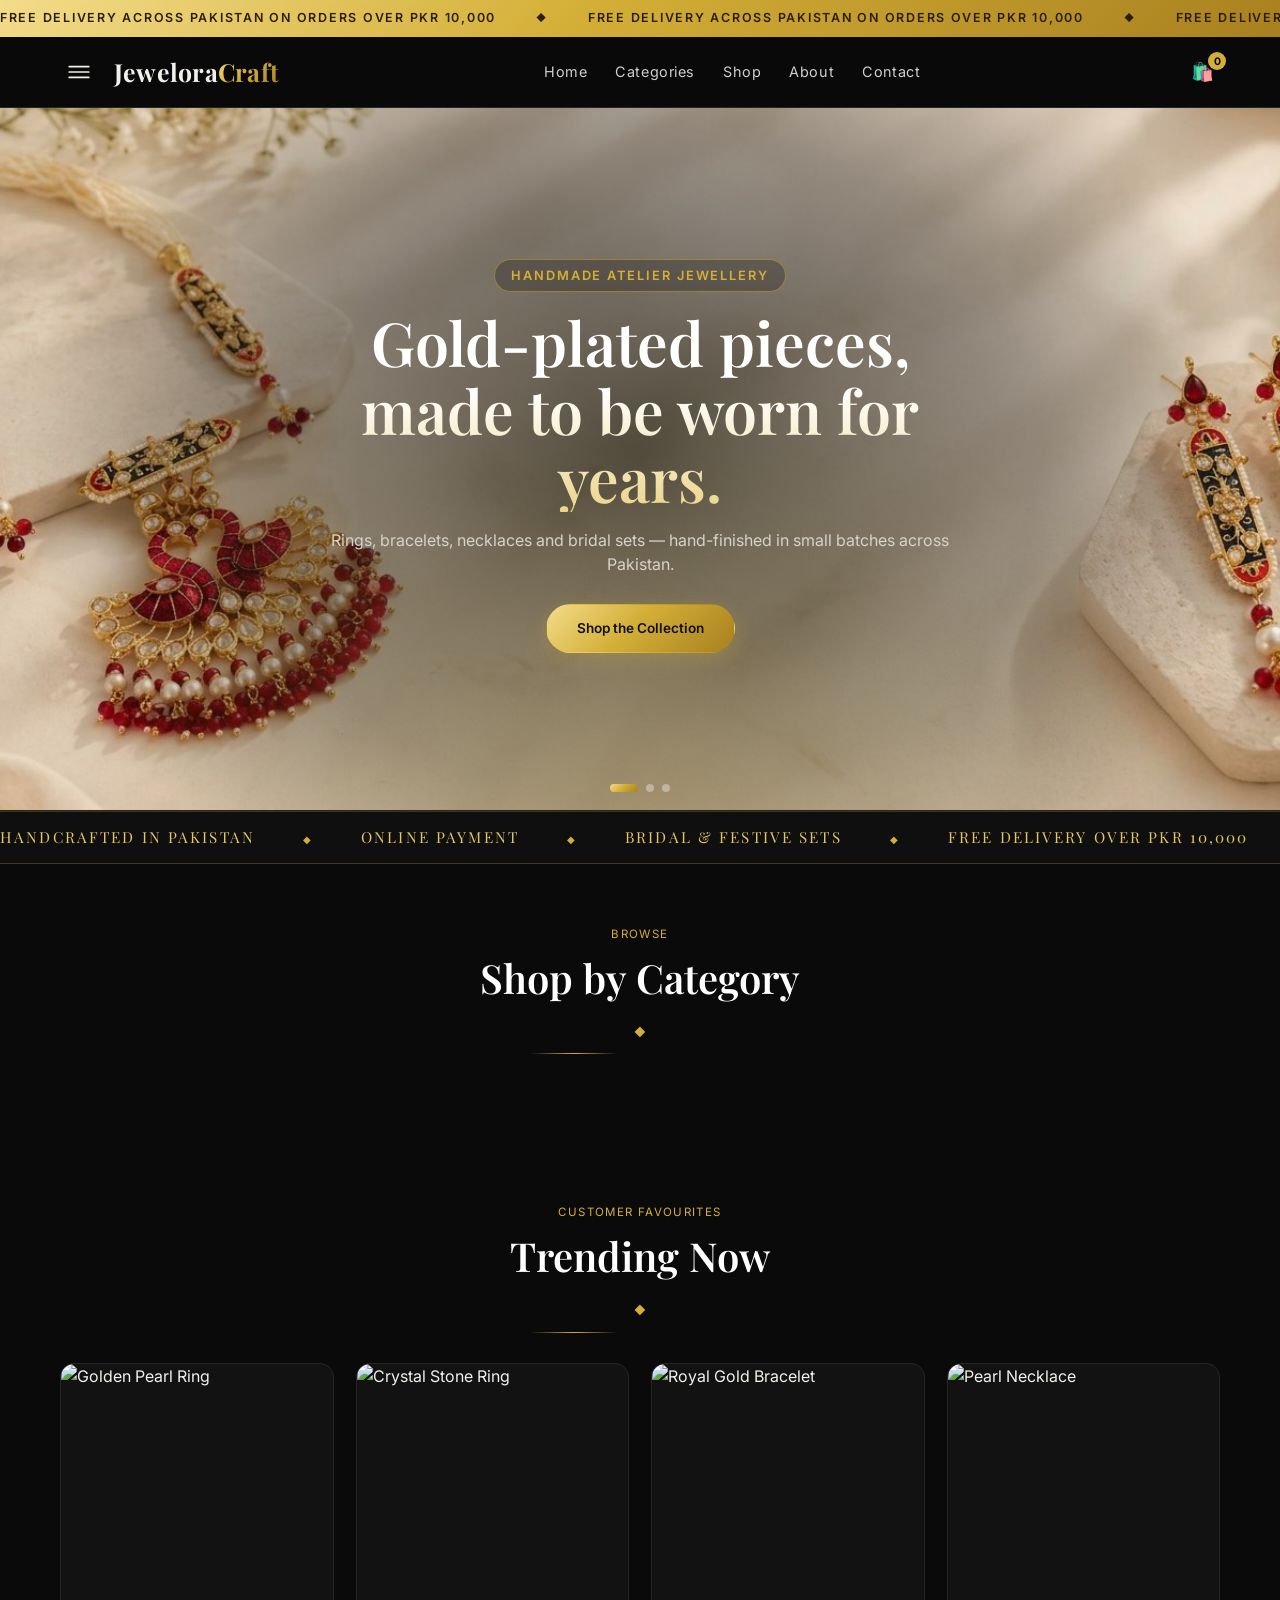
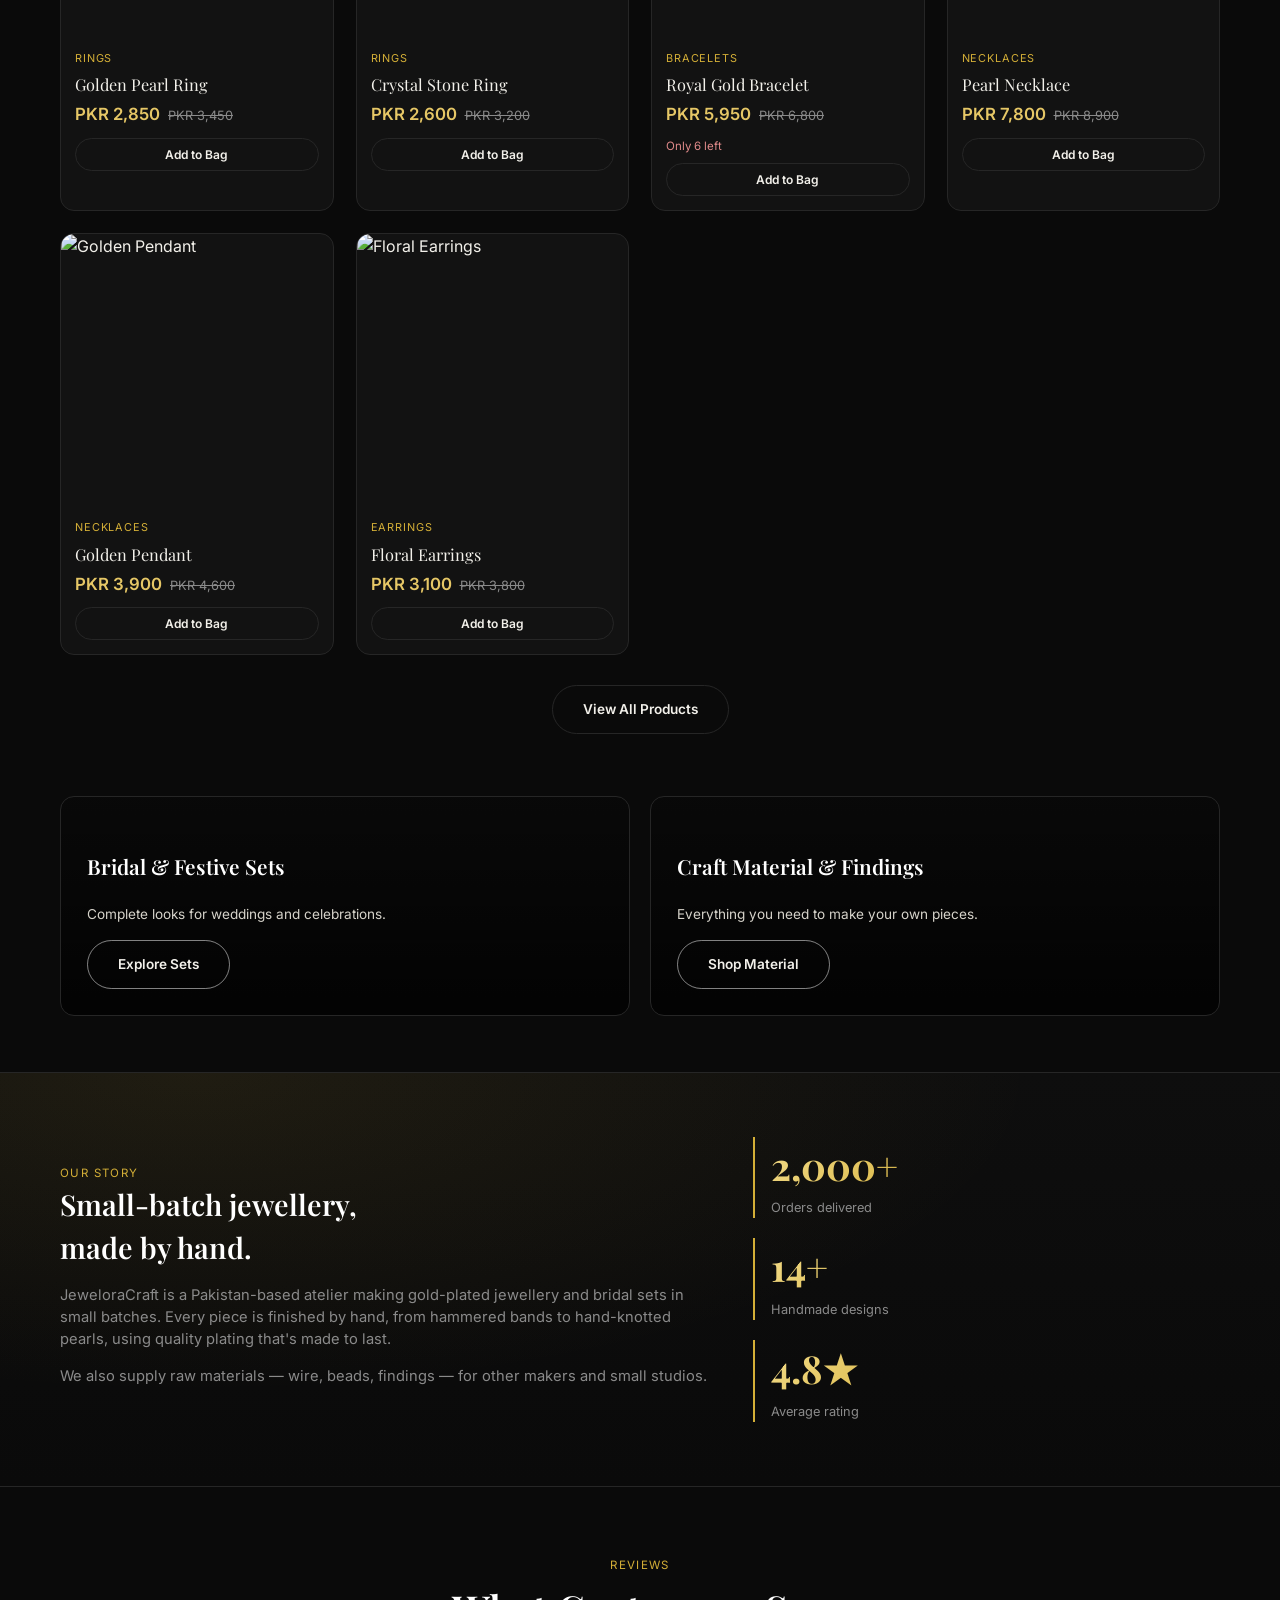
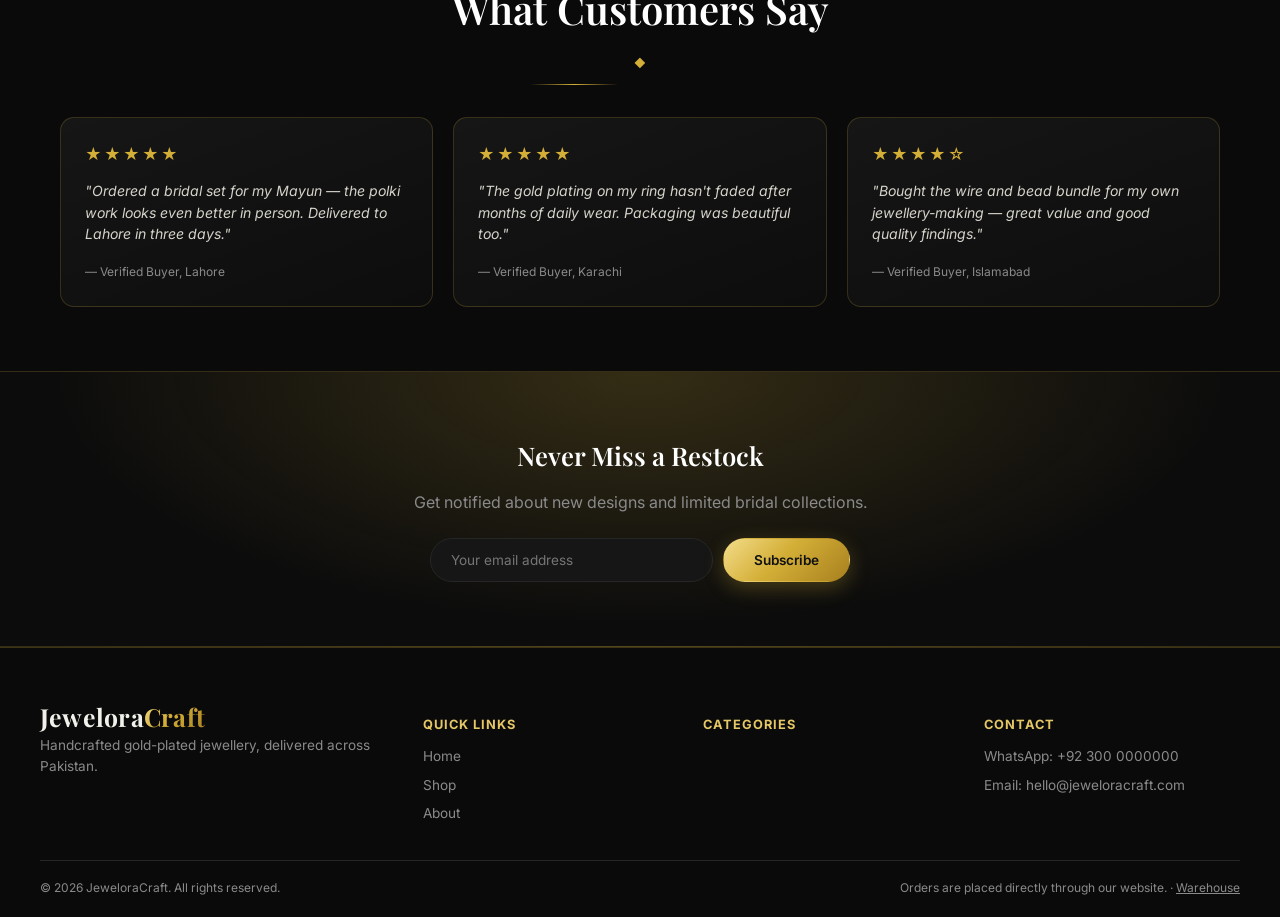
==== index.html @ bb919136 "Add website files" ====
<!DOCTYPE html>
<html lang="en">
<head>
<meta charset="UTF-8">
<meta name="viewport" content="width=device-width, initial-scale=1.0">
<title>JeweloraCraft — Handcrafted Gold Jewellery, Pakistan</title>
<link rel="icon" type="image/png" sizes="32x32" href="favicon-32.png">
<link rel="icon" type="image/x-icon" href="favicon.ico?v=2">
<link rel="apple-touch-icon" href="apple-touch-icon.png">
<meta name="theme-color" content="#0A0A0A">
<link rel="preconnect" href="https://fonts.googleapis.com">
<link href="https://fonts.googleapis.com/css2?family=Playfair+Display:wght@500;600;700&family=Inter:wght@400;500;600&display=swap" rel="stylesheet">
<link rel="stylesheet" href="style.css">
<link rel="stylesheet" href="store-fx.css">
</head>
<body>

<!-- ===== ANNOUNCEMENT BAR ===== -->
<div class="announce-bar"><div class="announce-track" aria-label="Free delivery across Pakistan on orders over PKR 10,000"><span>Free delivery across Pakistan on orders over PKR 10,000</span><span>Free delivery across Pakistan on orders over PKR 10,000</span><span>Free delivery across Pakistan on orders over PKR 10,000</span><span>Free delivery across Pakistan on orders over PKR 10,000</span><span>Free delivery across Pakistan on orders over PKR 10,000</span><span>Free delivery across Pakistan on orders over PKR 10,000</span><span>Free delivery across Pakistan on orders over PKR 10,000</span><span>Free delivery across Pakistan on orders over PKR 10,000</span><span>Free delivery across Pakistan on orders over PKR 10,000</span><span>Free delivery across Pakistan on orders over PKR 10,000</span><span>Free delivery across Pakistan on orders over PKR 10,000</span><span>Free delivery across Pakistan on orders over PKR 10,000</span></div></div>

<!-- ===== HEADER ===== -->
<header class="site-header" id="siteHeader">
  <div class="header-inner">
    <button class="icon-btn menu-btn" id="menuBtn" aria-label="Open menu" aria-expanded="false"><svg width="26" height="26" viewBox="0 0 24 24" fill="none" stroke="currentColor" stroke-width="1.6" stroke-linecap="round"><path d="M3 7h18M3 12h18M3 17h18"/></svg></button>
    <a href="#home" class="logo">Jewelora<span>Craft</span></a>
    <nav class="main-nav" id="mainNav">
      <a href="#home">Home</a>
      <a href="#categories">Categories</a>
      <a href="products.html">Shop</a>
      <a href="#about">About</a>
      <a href="#contact">Contact</a>
    </nav>
    <button class="icon-btn cart-btn" id="cartBtn" aria-label="Cart">
      🛍️ <span class="cart-count" id="cartCount">0</span>
    </button>
  </div>
</header>

<!-- ===== HERO SLIDER ===== -->
<section class="hero" id="home">
  <div class="hero-track" id="heroTrack">
    <div class="hero-slide hero-light">
      <div class="hero-inner">
        <span class="eyebrow">Handmade Atelier Jewellery</span>
        <h1>Gold-plated pieces,<br>made to be worn for years.</h1>
        <p>Rings, bracelets, necklaces and bridal sets — hand-finished in small batches across Pakistan.</p>
        <a href="products.html" class="btn btn-gold">Shop the Collection</a>
      </div>
    </div>
    <div class="hero-slide hero-photo2">
      <div class="hero-inner">
        <span class="eyebrow">Bridal &amp; Festive</span>
        <h1>Complete jewellery sets<br>for your big day.</h1>
        <p>Matching necklaces, earrings and rings, finished in rich 22K gold polish.</p>
        <a href="products.html?category=jewellery-sets" class="btn btn-gold">View Bridal Sets</a>
      </div>
    </div>
    <div class="hero-slide" style="background-image:linear-gradient(100deg, rgba(10,10,10,.88) 15%, rgba(10,10,10,.35) 65%), url('https://images.unsplash.com/photo-1531995811006-35cb42e1a022?q=80&w=1600&auto=format&fit=crop')">
      <div class="hero-inner">
        <span class="eyebrow">For Jewellery Makers</span>
        <h1>Raw material &amp;<br>findings, by the box.</h1>
        <p>Wire, beads, clasps and findings for artisans and small studios.</p>
        <a href="products.html?category=jewellery-material" class="btn btn-gold">Shop Materials</a>
      </div>
    </div>
  </div>
  <div class="hero-dots" id="heroDots"></div>
</section>

<!-- ===== TICKER ===== -->
<div class="fx-ticker" aria-hidden="true"><div class="fx-ticker-track"><span>Handcrafted in Pakistan</span><span>Online Payment</span><span>Bridal &amp; Festive Sets</span><span>Free Delivery over PKR 10,000</span><span>Handcrafted in Pakistan</span><span>Online Payment</span><span>Bridal &amp; Festive Sets</span><span>Free Delivery over PKR 10,000</span></div></div>

<!-- ===== CATEGORIES ===== -->
<section class="categories" id="categories">
  <div class="section-head">
    <span class="eyebrow-sm">Browse</span>
    <h2>Shop by Category</h2>
  </div>
  <div class="category-grid" id="categoryGrid"></div>
</section>

<!-- ===== TRENDING ===== -->
<section class="trending">
  <div class="section-head">
    <span class="eyebrow-sm">Customer Favourites</span>
    <h2>Trending Now</h2>
  </div>
  <div class="product-grid" id="trendingGrid"></div>
  <div class="trending-cta"><a href="products.html" class="btn btn-outline">View All Products</a></div>
</section>

<!-- ===== PROMO BANNERS ===== -->
<section class="promo-row">
  <div class="promo-card" style="background-image:linear-gradient(0deg, rgba(0,0,0,.75), rgba(0,0,0,.15)), url('https://images.unsplash.com/photo-1535632066927-ab7c9ab60908?q=80&w=1200&auto=format&fit=crop')">
    <h3>Bridal &amp; Festive Sets</h3>
    <p>Complete looks for weddings and celebrations.</p>
    <a href="products.html?category=jewellery-sets" class="btn btn-outline">Explore Sets</a>
  </div>
  <div class="promo-card" style="background-image:linear-gradient(0deg, rgba(0,0,0,.75), rgba(0,0,0,.15)), url('https://images.unsplash.com/photo-1531995811006-35cb42e1a022?q=80&w=1200&auto=format&fit=crop')">
    <h3>Craft Material &amp; Findings</h3>
    <p>Everything you need to make your own pieces.</p>
    <a href="products.html?category=jewellery-material" class="btn btn-outline">Shop Material</a>
  </div>
</section>

<!-- ===== ABOUT ===== -->
<section class="about" id="about">
  <div class="about-inner">
    <div class="about-text">
      <span class="eyebrow-sm">Our Story</span>
      <h2>Small-batch jewellery,<br>made by hand.</h2>
      <p>JeweloraCraft is a Pakistan-based atelier making gold-plated jewellery and bridal sets in small batches. Every piece is finished by hand, from hammered bands to hand-knotted pearls, using quality plating that's made to last.</p>
      <p>We also supply raw materials — wire, beads, findings — for other makers and small studios.</p>
    </div>
    <div class="about-stats">
      <div><strong>2,000+</strong><span>Orders delivered</span></div>
      <div><strong>14+</strong><span>Handmade designs</span></div>
      <div><strong>4.8★</strong><span>Average rating</span></div>
    </div>
  </div>
</section>

<!-- ===== TESTIMONIALS ===== -->
<section class="testimonials">
  <div class="section-head">
    <span class="eyebrow-sm">Reviews</span>
    <h2>What Customers Say</h2>
  </div>
  <div class="testimonial-grid">
    <div class="testimonial-card">
      <div class="stars">★★★★★</div>
      <p>"Ordered a bridal set for my Mayun — the polki work looks even better in person. Delivered to Lahore in three days."</p>
      <span class="t-name">— Verified Buyer, Lahore</span>
    </div>
    <div class="testimonial-card">
      <div class="stars">★★★★★</div>
      <p>"The gold plating on my ring hasn't faded after months of daily wear. Packaging was beautiful too."</p>
      <span class="t-name">— Verified Buyer, Karachi</span>
    </div>
    <div class="testimonial-card">
      <div class="stars">★★★★☆</div>
      <p>"Bought the wire and bead bundle for my own jewellery-making — great value and good quality findings."</p>
      <span class="t-name">— Verified Buyer, Islamabad</span>
    </div>
  </div>
</section>

<!-- ===== NEWSLETTER ===== -->
<section class="newsletter">
  <h2>Never Miss a Restock</h2>
  <p>Get notified about new designs and limited bridal collections.</p>
  <form id="newsletterForm" class="newsletter-form">
    <input type="email" id="newsletterEmail" placeholder="Your email address" required>
    <button type="submit" class="btn btn-gold">Subscribe</button>
  </form>
</section>

<!-- ===== FOOTER ===== -->
<footer class="site-footer" id="contact">
  <div class="footer-inner">
    <div class="footer-col footer-brand">
      <span class="logo">Jewelora<span>Craft</span></span>
      <p>Handcrafted gold-plated jewellery, delivered across Pakistan.</p>
    </div>
    <div class="footer-col">
      <h4>Quick Links</h4>
      <a href="#home">Home</a>
      <a href="products.html">Shop</a>
      <a href="#about">About</a>
    </div>
    <div class="footer-col">
      <h4>Categories</h4>
      <div id="footerCategoryLinks"></div>
    </div>
    <div class="footer-col">
      <h4>Contact</h4>
      <p>WhatsApp: +92 300 0000000</p>
      <p>Email: hello@jeweloracraft.com</p>
    </div>
  </div>
  <div class="footer-bottom">
    <span>© 2026 JeweloraCraft. All rights reserved.</span>
    <span>Orders are placed directly through our website. &middot; <a href="warehouse.html" class="foot-admin-link">Warehouse</a></span>
  </div>
</footer>

<!-- ===== CART DRAWER ===== -->
<div class="overlay" id="cartOverlay">
  <div class="drawer" id="cartDrawer">
    <div class="drawer-head">
      <h3>Your Bag</h3>
      <button class="modal-close" data-close="cartOverlay">✕</button>
    </div>
    <div class="cart-items" id="cartItems"></div>
    <div class="cart-footer">
      <div class="cart-total-row">
        <span>Total</span>
        <span id="cartTotal">PKR 0</span>
      </div>
      <button class="btn btn-gold btn-block" id="checkoutBtn">Checkout</button>
    </div>
  </div>
</div>

<!-- ===== TOAST ===== -->
<div class="toast" id="toast"></div>

<script src="data.js"></script>
<script src="https://www.gstatic.com/firebasejs/10.12.2/firebase-app-compat.js"></script>
<script src="https://www.gstatic.com/firebasejs/10.12.2/firebase-firestore-compat.js"></script>
<script src="firebase-sync.js"></script>
<script src="storefront.js"></script>
<script src="store-fx.js"></script>
<script>
/* Hero slider — only exists on the homepage */
(function heroSlider() {
  const track = document.getElementById("heroTrack");
  const dotsWrap = document.getElementById("heroDots");
  if (!track || !dotsWrap) return;
  const slides = track.children.length;
  let index = 0;

  for (let i = 0; i < slides; i++) {
    const dot = document.createElement("button");
    dot.className = "hero-dot" + (i === 0 ? " active" : "");
    dot.addEventListener("click", () => goTo(i));
    dotsWrap.appendChild(dot);
  }
  function goTo(i) {
    index = i;
    track.style.transform = `translateX(-${index * 100}%)`;
    [...dotsWrap.children].forEach((d, di) => d.classList.toggle("active", di === index));
  }
  setInterval(() => goTo((index + 1) % slides), 5500);
})();
</script>
</body>
</html>
---- style.css ----
:root{
  --bg:#0A0A0A;
  --panel:#121212;
  --panel-2:#161616;
  --panel-3:#1B1B1B;
  --border:#262626;
  --gold:#D4AF37;
  --gold-soft:#E6C766;
  --text:#F2F0EA;
  --muted:#8A8A8A;
  --danger:#C0392B;
  --ok:#2E8B57;
  --radius:14px;
  font-size:16px;
}

*{box-sizing:border-box;}
html,body{margin:0;padding:0;}
body{
  background:var(--bg);
  color:var(--text);
  font-family:'Inter',sans-serif;
  line-height:1.5;
  -webkit-font-smoothing:antialiased;
}
h1,h2,h3{
  font-family:'Playfair Display',serif;
  font-weight:600;
  margin:0 0 .4em;
}
a{color:inherit;text-decoration:none;}
img{max-width:100%;display:block;}
button{font-family:inherit;cursor:pointer;}
.hidden{display:none !important;}
.muted{color:var(--muted);}

/* ---------- Announcement bar ---------- */
.announce-bar{
  background:var(--gold);color:#111;text-align:center;
  font-size:.75rem;font-weight:600;padding:8px 12px;letter-spacing:.02em;
}

/* ---------- Header ---------- */
.site-header{
  position:sticky;top:0;z-index:40;
  background:rgba(10,10,10,.9);
  backdrop-filter:blur(8px);
  border-bottom:1px solid var(--border);
}
.header-inner{
  max-width:1200px;margin:0 auto;padding:16px 20px;
  display:flex;align-items:center;justify-content:space-between;gap:16px;
}
.logo{font-family:'Playfair Display',serif;font-size:1.4rem;font-weight:700;color:var(--text);white-space:nowrap;}
.logo span{color:var(--gold);}
.main-nav{display:flex;gap:28px;flex:1;justify-content:center;}
.main-nav a{font-size:.9rem;color:#CFCFCF;transition:color .2s;}
.main-nav a:hover{color:var(--gold);}
.icon-btn{
  background:none;border:none;color:var(--text);font-size:1.15rem;
  position:relative;padding:6px;
}
.menu-btn{display:inline-flex;align-items:center;justify-content:center;}
.cart-count{
  position:absolute;top:-2px;right:-6px;background:var(--gold);color:#000;
  font-size:.65rem;font-weight:700;border-radius:50%;
  width:18px;height:18px;display:flex;align-items:center;justify-content:center;
}

/* ---------- Hero slider ---------- */
.hero{position:relative;overflow:hidden;border-bottom:1px solid var(--border);}
.hero-track{display:flex;transition:transform .6s cubic-bezier(.65,0,.35,1);}
.hero-slide{
  flex:0 0 100%;background-size:cover;background-position:center;
  min-height:56vh;display:flex;align-items:center;padding:0 20px;
}
.hero-inner{max-width:620px;margin:0 auto;text-align:center;}
.eyebrow{color:var(--gold);font-size:.8rem;letter-spacing:.15em;}
.hero h1{font-size:2.3rem;margin:16px 0 14px;color:#fff;}
.hero p{color:#D6D3CA;margin-bottom:28px;}
.hero-dots{position:absolute;bottom:18px;left:0;right:0;display:flex;justify-content:center;gap:8px;}
.hero-dot{width:8px;height:8px;border-radius:50%;background:rgba(255,255,255,.35);border:none;padding:0;}
.hero-dot.active{background:var(--gold);}

.btn{
  display:inline-block;padding:13px 30px;border-radius:999px;
  font-size:.85rem;font-weight:600;border:1px solid transparent;transition:filter .15s, background .15s, border-color .15s;
}
.btn-gold{background:var(--gold);color:#111;}
.btn-gold:hover{filter:brightness(1.08);}
.btn-outline{background:transparent;border-color:var(--border);color:var(--text);}
.btn-outline:hover{border-color:var(--gold);color:var(--gold);}
.btn-block{width:100%;text-align:center;}
.btn-sm{padding:8px 16px;font-size:.75rem;}

/* ---------- Trust badges ---------- */
.trust-row{
  max-width:1200px;margin:0 auto;padding:28px 20px;
  display:grid;grid-template-columns:repeat(auto-fit,minmax(160px,1fr));gap:14px;
}
.trust-item{
  display:flex;align-items:center;gap:10px;font-size:.82rem;color:#CFCFCF;
  background:var(--panel);border:1px solid var(--border);border-radius:10px;padding:12px 14px;
}
.trust-item span{font-size:1.1rem;}

/* ---------- Section headers ---------- */
.section-head{text-align:center;margin-bottom:10px;}
.eyebrow-sm{color:var(--gold);font-size:.72rem;letter-spacing:.12em;text-transform:uppercase;}
.section-head h2{font-size:1.7rem;color:#fff;margin-top:4px;}

.main-nav a.active-link{color:var(--gold);}

/* ---------- Standalone page title (products.html) ---------- */
.page-title{max-width:1200px;margin:0 auto;padding:56px 20px 8px;text-align:center;}
.page-title h1{font-size:2rem;color:#fff;margin:8px 0 10px;}
.page-title p{color:var(--muted);font-size:.9rem;max-width:520px;margin:0 auto;}

/* ---------- Categories ---------- */
.categories, .trending, .shop{max-width:1200px;margin:0 auto;padding:56px 20px;}
.trending-cta{text-align:center;margin-top:30px;}
.category-grid{
  display:flex;flex-wrap:wrap;justify-content:center;
  gap:18px;margin-top:32px;
}
.category-card{
  flex:0 1 270px;max-width:100%;
  position:relative;border-radius:var(--radius);overflow:hidden;cursor:pointer;
  aspect-ratio:1/1;border:1px solid var(--border);
}
.category-card img{width:100%;height:100%;object-fit:cover;}
.category-card .overlay-label{
  position:absolute;inset:0;
  background:linear-gradient(to top, rgba(0,0,0,.75), transparent 60%);
  display:flex;align-items:flex-end;padding:14px;
  font-weight:600;font-size:.95rem;color:#fff;
}

/* ---------- Product grid / cards (shared: trending + shop) ---------- */
.filter-row{
  display:flex;gap:10px;flex-wrap:wrap;justify-content:center;margin:22px 0 8px;
}
.filter-chip{
  padding:8px 18px;border-radius:999px;border:1px solid var(--border);
  background:var(--panel);color:var(--muted);font-size:.8rem;
}
.filter-chip.active{background:var(--gold);color:#111;border-color:var(--gold);}

.product-grid{
  display:grid;grid-template-columns:repeat(auto-fill,minmax(230px,1fr));
  gap:22px;margin-top:30px;
}
.product-card{
  background:var(--panel);border:1px solid var(--border);border-radius:var(--radius);
  overflow:hidden;transition:border-color .2s;
}
.product-card:hover{border-color:#3a3a3a;}
.product-thumb{display:block;aspect-ratio:1/1;overflow:hidden;cursor:pointer;}
.product-thumb img{width:100%;height:100%;object-fit:cover;}
.product-body{padding:14px;}
.product-cat{font-size:.68rem;text-transform:uppercase;letter-spacing:.08em;color:var(--gold);}
.product-name{display:block;font-size:.95rem;margin:6px 0;cursor:pointer;color:var(--text);}
.product-name:hover{color:var(--gold);}
.price-row{display:flex;align-items:baseline;gap:8px;margin-bottom:10px;}
.price-now{color:#fff;font-weight:600;}
.price-was{color:var(--muted);text-decoration:line-through;font-size:.8rem;}
.stock-low{color:#E08A8A;font-size:.72rem;margin-bottom:8px;}
.empty-msg{color:var(--muted);font-size:.85rem;text-align:center;padding:30px 0;grid-column:1/-1;}

/* ---------- Promo banners ---------- */
.promo-row{
  max-width:1200px;margin:0 auto;padding:0 20px 56px;
  display:grid;grid-template-columns:1fr 1fr;gap:20px;
}
.promo-card{
  border-radius:var(--radius);min-height:220px;background-size:cover;background-position:center;
  display:flex;flex-direction:column;justify-content:flex-end;padding:26px;border:1px solid var(--border);
}
.promo-card h3{color:#fff;font-size:1.3rem;}
.promo-card p{color:#D6D3CA;font-size:.85rem;margin-bottom:16px;}
.promo-card .btn-outline{border-color:rgba(255,255,255,.5);align-self:flex-start;}

/* ---------- About ---------- */
.about{border-top:1px solid var(--border);border-bottom:1px solid var(--border);background:var(--panel);}
.about-inner{
  max-width:1200px;margin:0 auto;padding:64px 20px;
  display:grid;grid-template-columns:1.4fr 1fr;gap:40px;align-items:center;
}
.about-text h2{font-size:1.8rem;color:#fff;}
.about-text p{color:var(--muted);font-size:.92rem;margin-bottom:12px;}
.about-stats{display:flex;flex-direction:column;gap:20px;}
.about-stats div{border-left:2px solid var(--gold);padding-left:16px;}
.about-stats strong{display:block;font-size:1.6rem;font-family:'Playfair Display',serif;color:var(--gold);}
.about-stats span{color:var(--muted);font-size:.8rem;}

/* ---------- Testimonials ---------- */
.testimonials{max-width:1200px;margin:0 auto;padding:64px 20px;}
.testimonial-grid{
  display:grid;grid-template-columns:repeat(auto-fit,minmax(260px,1fr));gap:20px;margin-top:32px;
}
.testimonial-card{
  background:var(--panel);border:1px solid var(--border);border-radius:var(--radius);padding:24px;
}
.testimonial-card .stars{color:var(--gold);letter-spacing:2px;margin-bottom:12px;}
.testimonial-card p{font-size:.88rem;color:#D6D3CA;font-style:italic;margin-bottom:14px;}
.t-name{font-size:.75rem;color:var(--muted);}

/* ---------- Newsletter ---------- */
.newsletter{
  text-align:center;padding:64px 20px;background:radial-gradient(circle at 50% 0%, #1a1610 0%, #0A0A0A 65%);
  border-top:1px solid var(--border);
}
.newsletter h2{color:#fff;font-size:1.6rem;}
.newsletter p{color:var(--muted);margin-bottom:24px;}
.newsletter-form{display:flex;gap:10px;justify-content:center;flex-wrap:wrap;max-width:420px;margin:0 auto;}
.newsletter-form input{flex:1;min-width:200px;margin:0;}

/* ---------- Footer ---------- */
.site-footer{border-top:1px solid var(--border);margin-top:0;padding:50px 20px 20px;}
.footer-inner{
  max-width:1200px;margin:0 auto;display:grid;
  grid-template-columns:1.4fr 1fr 1fr 1fr;gap:24px;padding-bottom:28px;
}
.footer-col h4{font-size:.8rem;text-transform:uppercase;letter-spacing:.08em;color:var(--gold-soft);margin-bottom:12px;}
.footer-col a{display:block;color:var(--muted);font-size:.85rem;margin-bottom:8px;}
.footer-col a:hover{color:var(--gold);}
.footer-brand p{color:var(--muted);font-size:.85rem;margin:10px 0 0;}
.footer-col p{color:var(--muted);font-size:.85rem;margin:0 0 8px;}
.footer-bottom{
  max-width:1200px;margin:0 auto;border-top:1px solid var(--border);
  padding-top:18px;display:flex;justify-content:space-between;flex-wrap:wrap;gap:10px;
  font-size:.75rem;color:var(--muted);
}
.foot-admin-link{color:var(--muted);text-decoration:underline;}
.foot-admin-link:hover{color:var(--gold);}

/* ---------- Overlays / Modals ---------- */
.overlay{
  position:fixed;inset:0;background:rgba(0,0,0,.6);
  display:none;align-items:center;justify-content:center;z-index:100;padding:16px;
}
.overlay.open{display:flex;}
.modal{
  background:var(--panel);border:1px solid var(--border);border-radius:18px;
  max-width:520px;width:100%;max-height:88vh;overflow-y:auto;padding:28px;position:relative;
}
.modal-close{
  position:absolute;top:14px;right:14px;background:var(--panel-2);border:1px solid var(--border);
  color:var(--text);width:30px;height:30px;border-radius:50%;font-size:.85rem;
}
.product-modal{max-width:640px;}
.pm-grid{display:grid;grid-template-columns:1fr;gap:18px;}
@media(min-width:560px){.pm-grid{grid-template-columns:1fr 1fr;}}
.pm-grid img{border-radius:12px;aspect-ratio:1/1;object-fit:cover;}
.pm-info h3{margin-bottom:6px;}
.pm-info .price-row{margin:10px 0;}
.pm-info p.desc{color:var(--muted);font-size:.85rem;margin-bottom:14px;}
.pm-info .meta{font-size:.78rem;color:var(--muted);margin-bottom:4px;}
.size-row{display:flex;gap:8px;flex-wrap:wrap;margin:12px 0;}
.size-pill{
  padding:6px 12px;border:1px solid var(--border);border-radius:8px;font-size:.75rem;
  background:var(--panel-2);color:var(--muted);
}
.size-pill.active{border-color:var(--gold);color:var(--gold);}

/* ---------- Standalone product detail page ---------- */
.breadcrumb{max-width:1100px;margin:0 auto;padding:20px 20px 0;font-size:.78rem;color:var(--muted);}
.breadcrumb a{color:var(--muted);}
.breadcrumb a:hover{color:var(--gold);}
.breadcrumb span{color:#fff;}
.pd-section{max-width:1100px;margin:0 auto;padding:28px 20px 10px;}
.pd-grid{display:grid;grid-template-columns:1fr;gap:36px;}
@media(min-width:760px){.pd-grid{grid-template-columns:1fr 1fr;align-items:start;}}
.pd-image{border-radius:var(--radius);overflow:hidden;border:1px solid var(--border);}
.pd-image img{width:100%;aspect-ratio:1/1;object-fit:cover;}
.pd-info h1{font-size:1.6rem;color:#fff;margin:6px 0 10px;}
.pd-info .price-row{margin:10px 0 6px;font-size:1.05rem;}
.pd-info .desc{color:var(--muted);font-size:.9rem;margin:16px 0 14px;line-height:1.7;}
.pd-info .meta{font-size:.8rem;color:var(--muted);margin-bottom:4px;}
.pd-info .size-row{margin:18px 0;}
.pd-info .btn{max-width:320px;}

/* ---------- Cart drawer ---------- */
.drawer{
  background:var(--panel);border-left:1px solid var(--border);
  width:100%;max-width:380px;height:100%;margin-left:auto;
  display:flex;flex-direction:column;padding:22px;
}
.drawer-head{display:flex;justify-content:space-between;align-items:center;margin-bottom:16px;}
.cart-items{flex:1;overflow-y:auto;display:flex;flex-direction:column;gap:14px;}
.cart-item{display:flex;gap:12px;border-bottom:1px solid var(--border);padding-bottom:12px;}
.cart-item img{width:60px;height:60px;border-radius:8px;object-fit:cover;}
.cart-item-info{flex:1;}
.cart-item-info .name{font-size:.85rem;}
.cart-item-info .sub{font-size:.72rem;color:var(--muted);}
.qty-row{display:flex;align-items:center;gap:8px;margin-top:6px;}
.qty-row button{
  width:22px;height:22px;border-radius:6px;border:1px solid var(--border);
  background:var(--panel-2);color:var(--text);font-size:.8rem;
}
.remove-link{background:none;border:none;color:#C0392B;font-size:.7rem;text-decoration:underline;}
.cart-footer{border-top:1px solid var(--border);padding-top:16px;margin-top:10px;}
.cart-total-row{display:flex;justify-content:space-between;font-weight:600;margin-bottom:14px;}

/* ---------- Forms (shared storefront + warehouse) ---------- */
label{display:block;font-size:.78rem;color:var(--muted);margin-bottom:14px;}
input, textarea, select{
  width:100%;margin-top:6px;padding:11px 12px;border-radius:10px;
  background:var(--panel-2);border:1px solid var(--border);color:var(--text);
  font-family:inherit;font-size:.85rem;
}
input:focus, textarea:focus, select:focus{outline:none;border-color:var(--gold);}
.inline-form{display:flex;gap:8px;margin-bottom:16px;}
.inline-form input{margin-top:0;}
.form-error{color:#E08A8A;font-size:.78rem;min-height:1em;margin:-6px 0 8px;}

/* ---------- Toast ---------- */
.toast{
  position:fixed;bottom:28px;left:50%;transform:translateX(-50%) translateY(20px);
  background:var(--gold);color:#111;padding:12px 22px;border-radius:999px;
  font-size:.85rem;font-weight:600;opacity:0;pointer-events:none;transition:all .25s;z-index:200;
}
.toast.show{opacity:1;transform:translateX(-50%) translateY(0);}

/* ---------- Responsive (storefront) ---------- */
@media(max-width:760px){
  .main-nav{display:none;}
  .header-inner{justify-content:flex-start;}
  .header-inner .logo{margin-right:auto;}
  .hero h1{font-size:1.8rem;}
  .promo-row{grid-template-columns:1fr;}
  .about-inner{grid-template-columns:1fr;}
  .footer-inner{grid-template-columns:1fr 1fr;}
}

/* ============================================================
   WAREHOUSE APP
   ============================================================ */
.wh-body{background:var(--bg);}
.wh-app{display:flex;align-items:stretch;min-height:100vh;max-width:100%;}

/* ---------- Login gate ---------- */
.gate-wrap{min-height:100vh;width:100%;display:flex;align-items:center;justify-content:center;padding:20px;}
.gate-card{
  background:var(--panel);border:1px solid var(--border);border-radius:20px;
  padding:36px;max-width:400px;width:100%;text-align:center;
}
.gate-brand{font-family:'Playfair Display',serif;font-size:1.5rem;font-weight:700;color:#fff;margin-bottom:10px;}
.gate-brand span{color:var(--gold);}
.gate-tag{
  display:inline-block;font-size:.68rem;letter-spacing:.1em;text-transform:uppercase;
  background:var(--panel-3);color:var(--gold-soft);padding:4px 12px;border-radius:999px;margin-bottom:14px;
}
.gate-card h2{font-size:1.3rem;color:#fff;}
.gate-card p{margin-bottom:20px;}
.gate-card label{text-align:left;}
.gate-error{color:#E08A8A;font-size:.8rem;margin:-8px 0 14px;}
.gate-card .back-to-store{display:block;text-align:center;margin-top:16px;font-size:.78rem;color:var(--muted);}
.gate-card .back-to-store:hover{color:var(--gold);}

.pass-wrap{position:relative;display:block;}
.pass-wrap input{padding-right:70px;}
.pass-toggle{
  position:absolute;right:6px;top:50%;transform:translateY(-50%);margin-top:3px;
  background:none;border:none;color:var(--gold);font-size:.8rem;font-weight:600;padding:8px 10px;cursor:pointer;
}

/* ---------- Sidebar ---------- */
.sidebar{
  width:230px;flex:0 0 230px;background:var(--panel);border-right:1px solid var(--border);
  padding:22px 16px;display:flex;flex-direction:column;position:sticky;top:0;height:100vh;
}
.sidebar-brand{font-family:'Playfair Display',serif;font-size:1.15rem;font-weight:700;color:#fff;margin-bottom:24px;}
.sidebar-brand span{color:var(--gold);}
.sidebar-brand small{display:block;font-family:'Inter',sans-serif;font-size:.65rem;letter-spacing:.1em;text-transform:uppercase;color:var(--muted);margin-top:4px;}
.nav{display:flex;flex-direction:column;gap:4px;flex:1;overflow-y:auto;}
.nav button{
  text-align:left;background:none;border:none;color:#C9C9C9;padding:11px 12px;border-radius:9px;
  font-size:.85rem;display:flex;align-items:center;justify-content:space-between;
}
.nav button:hover{background:var(--panel-2);}
.nav button.active{background:var(--gold);color:#111;font-weight:600;}
.wh-badge{
  background:var(--danger);color:#fff;font-size:.68rem;font-weight:700;
  border-radius:999px;padding:1px 7px;
}
.nav button.active .wh-badge{background:#111;color:var(--gold);}
.back-to-store{display:block;font-size:.78rem;color:var(--muted);margin:16px 0 10px;}
.back-to-store:hover{color:var(--gold);}
.sidebar-foot{font-size:.72rem;color:var(--muted);border-top:1px solid var(--border);padding-top:14px;line-height:1.6;}
.sidebar-auth-row{display:flex;flex-wrap:wrap;justify-content:space-between;gap:6px 14px;margin-top:10px;}
.btn-link{background:none;border:none;color:var(--muted);font-size:.72rem;text-decoration:underline;padding:0;}
.btn-link:hover{color:var(--gold);}
.btn-link.danger{color:#E08A8A;text-decoration:none;font-size:.75rem;}
.btn-link.danger:hover{text-decoration:underline;}

.wh-main{flex:1;min-width:0;padding:32px 36px;}

/* ---------- Page head / cards ---------- */
.page-head{display:flex;justify-content:space-between;align-items:flex-start;flex-wrap:wrap;gap:14px;margin-bottom:24px;}
.page-head h1{font-size:1.5rem;color:#fff;margin-bottom:4px;}
.page-head p{color:var(--muted);font-size:.85rem;margin:0;}
.wh-card{background:var(--panel);border:1px solid var(--border);border-radius:var(--radius);padding:22px;margin-bottom:20px;}
.wh-card h3{font-size:1rem;color:#fff;margin-bottom:14px;}
.wh-subhead{font-size:1rem;color:#fff;margin:26px 0 14px;font-family:'Playfair Display',serif;}

.dash-hero{cursor:pointer;background:linear-gradient(135deg, var(--panel) 60%, #1c1710);}
.dash-hero .label{font-size:.75rem;color:var(--muted);text-transform:uppercase;letter-spacing:.06em;}
.dash-hero-value{font-family:'Playfair Display',serif;font-size:2.1rem;color:var(--gold);margin:6px 0;}
.dash-hero-link{font-size:.78rem;}

.stat-grid{display:grid;grid-template-columns:repeat(auto-fit,minmax(160px,1fr));gap:16px;margin-bottom:24px;}
.stat{background:var(--panel);border:1px solid var(--border);border-radius:var(--radius);padding:18px;cursor:default;}
.stat[data-nav]{cursor:pointer;}
.stat .label{font-size:.72rem;color:var(--muted);text-transform:uppercase;letter-spacing:.05em;margin-bottom:8px;}
.stat .value{font-size:1.4rem;font-weight:600;color:#fff;}
.stat .value.gold{color:var(--gold);}

.wh-grid-2{display:grid;grid-template-columns:1.3fr 1fr;gap:20px;}
@media(max-width:900px){.wh-grid-2{grid-template-columns:1fr;}}

/* ---------- Tables ---------- */
.wh-table{width:100%;border-collapse:collapse;font-size:.82rem;}
.wh-table th{text-align:left;color:var(--muted);font-weight:500;padding:9px 8px;border-bottom:1px solid var(--border);}
.wh-table td{padding:9px 8px;border-bottom:1px solid var(--border);vertical-align:middle;}
.wh-table td.num{text-align:right;}
.wh-table th:last-child, .wh-table td:last-child{text-align:right;}
.wh-table input[type="number"]{width:90px;margin:0;padding:6px 8px;}
.row-low td{color:#E08A8A;}
.pill{display:inline-block;padding:2px 10px;border-radius:999px;font-size:.7rem;font-weight:600;}
.pill.low{background:rgba(224,138,138,.15);color:#E08A8A;}
.pill.ok{background:rgba(46,139,87,.18);color:#59C48A;}

/* ---------- Lists (categories) ---------- */
.wh-list{list-style:none;padding:0;margin:0;display:flex;flex-direction:column;gap:8px;}
.wh-list li{
  display:flex;justify-content:space-between;align-items:center;
  background:var(--panel-2);border:1px solid var(--border);border-radius:10px;padding:12px 16px;font-size:.85rem;
}
.wh-list .del-cat{background:none;border:none;color:#E08A8A;font-size:.9rem;}
.cat-list li{align-items:center;}
.cat-list-left{display:flex;align-items:center;gap:2px;}
.cat-list-right{display:flex;align-items:center;gap:14px;}

/* ---------- Orders ---------- */
.order-card{padding:20px;}
.order-top{display:flex;justify-content:space-between;align-items:flex-start;gap:12px;margin-bottom:10px;flex-wrap:wrap;}
.order-top h3{font-size:1rem;margin-bottom:4px;}
.order-total .value{font-size:1.15rem;font-weight:600;}
.btn-row{display:flex;gap:10px;margin-top:14px;flex-wrap:wrap;}

/* ---------- Inventory add-item ---------- */
.add-item-form{margin-bottom:24px;}
.form-row{display:grid;grid-template-columns:1fr 1fr;gap:16px;}
@media(max-width:600px){.form-row{grid-template-columns:1fr;}}
.add-item-form input[type="file"]{padding:8px;font-size:.78rem;}

.inventory-table td:first-child{white-space:nowrap;}
.inv-thumb{width:44px;height:44px;object-fit:cover;border-radius:8px;border:1px solid var(--border);display:inline-block;vertical-align:middle;margin-right:8px;}
.inv-file-input{position:absolute;width:1px;height:1px;overflow:hidden;opacity:0;}
.edit-featured-row{display:flex;align-items:center;font-size:.82rem;color:var(--text);}

/* ---------- Empty states ---------- */
.wh-empty{
  text-align:center;padding:60px 20px;color:var(--muted);font-size:2rem;
  background:var(--panel);border:1px dashed var(--border);border-radius:var(--radius);
}
.wh-empty h3{color:#fff;font-size:1rem;margin:10px 0 4px;}
.wh-empty p{font-size:.82rem;}

/* ---------- New Invoice ---------- */
.add-line-row{display:flex;gap:10px;align-items:flex-end;}
.add-line-row select{margin:0;}
.add-line-row input{margin:0;}
.invoice-total-row{display:flex;justify-content:space-between;font-size:1rem;padding:14px 4px;border-top:1px solid var(--border);margin-top:6px;}

/* ---------- Invoice sheet (view + print) ---------- */
.invoice-sheet{background:#fff;color:#1e1b18;border-radius:var(--radius);padding:44px 40px 36px;max-width:780px;}
.iv-brand{font-family:'Playfair Display',Georgia,serif;font-size:1.7rem;font-weight:700;letter-spacing:.01em;color:#1e1b18;}
.iv-tag{font-size:.66rem;font-weight:700;letter-spacing:.2em;text-transform:uppercase;color:#7a5c1e;margin-top:3px;}
.iv-meta{margin-top:26px;font-size:.88rem;color:#6d655b;line-height:1.55;}
.iv-no{font-family:ui-monospace,SFMono-Regular,Menlo,Consolas,monospace;font-weight:700;color:#1e1b18;font-size:.95rem;}
.iv-perf{border-top:2px dotted #ddd6c8;margin:18px 0 30px;}
.iv-client{font-family:'Playfair Display',Georgia,serif;font-size:1.8rem;font-weight:700;color:#1e1b18;margin:0;}
.iv-contact{font-size:.82rem;color:#6d655b;margin-top:6px;line-height:1.5;}
.iv-scroll{margin-top:28px;overflow-x:auto;}
.iv-table{width:100%;border-collapse:collapse;}
.iv-table th{font-family:ui-monospace,SFMono-Regular,Menlo,Consolas,monospace;font-size:.7rem;letter-spacing:.12em;text-transform:uppercase;text-align:left;padding:0 8px 12px;border-bottom:2px solid #e2dccd;color:#1e1b18;font-weight:700;}
.iv-table td{padding:15px 8px;border-bottom:1px solid #f0eadc;font-size:.92rem;vertical-align:middle;color:#1e1b18;}
.iv-table .iv-c{text-align:center;} .iv-table .iv-r{text-align:right;}
.iv-code{display:inline-block;width:2.2em;font-family:'Playfair Display',Georgia,serif;font-weight:700;color:#aaa49a;margin-right:10px;}
.iv-name small{display:block;font-size:.72rem;color:#8a8378;margin:2px 0 0;}
.iv-name{display:inline-block;vertical-align:middle;}
.iv-qty{text-align:center;white-space:nowrap;}
.iv-num{text-align:right;white-space:nowrap;font-family:ui-monospace,SFMono-Regular,Menlo,Consolas,monospace;font-size:.86rem !important;}
.iv-teal{color:#0f6b66 !important;}
.iv-totals{border-top:3px solid #1e1b18;margin-top:14px;padding-top:12px;display:flex;flex-direction:column;align-items:flex-end;}
.iv-line{display:flex;justify-content:flex-end;align-items:baseline;gap:18px;padding:5px 8px;font-size:.88rem;color:#6d655b;}
.iv-line b{font-family:ui-monospace,SFMono-Regular,Menlo,Consolas,monospace;font-weight:500;color:#1e1b18;min-width:110px;text-align:right;}
.iv-grand{margin-top:4px;font-size:.9rem;}
.iv-grand b{font-family:'Playfair Display',Georgia,serif;font-size:1.9rem;font-weight:700;color:#6b1a3a;}
.iv-foot{margin-top:34px;padding-top:16px;border-top:1px solid #e2dccd;text-align:center;font-family:'Playfair Display',Georgia,serif;font-size:.85rem;color:#4a443c;display:flex;justify-content:center;gap:22px;flex-wrap:wrap;}
.iv-foot b{letter-spacing:.06em;}

/* ---------- Monthly earnings bars ---------- */
.earn-row{
  display:grid;grid-template-columns:140px 1fr 110px 90px;gap:14px;align-items:center;padding:10px 0;
  border-bottom:1px solid var(--border);font-size:.82rem;
}
.earn-row:last-child{border-bottom:none;}
.earn-bar-wrap{background:var(--panel-2);border-radius:6px;height:10px;overflow:hidden;}
.earn-bar{background:var(--gold);height:100%;}
.earn-total{text-align:right;font-weight:600;color:#fff;}
@media(max-width:700px){.earn-row{grid-template-columns:1fr;gap:6px;}}

/* ---------- Responsive warehouse (tablet + phone) ---------- */
@media(max-width:820px){
  .wh-app{flex-direction:column;min-height:100vh;}

  /* sidebar becomes a sticky top bar: brand + account links, then swipeable tabs */
  .sidebar{
    position:sticky;top:0;z-index:50;width:100%;flex:none;height:auto;
    display:grid;grid-template-columns:1fr auto;align-items:center;gap:0 12px;
    padding:10px 14px 0;border-right:none;border-bottom:1px solid var(--border);
  }
  .sidebar-brand{margin:0;font-size:1.05rem;grid-column:1;grid-row:1;}
  .sidebar-brand small{display:inline;margin:0 0 0 8px;font-size:.6rem;}
  .sidebar-auth-row{margin:0;gap:14px;align-items:center;justify-content:flex-end;grid-column:2;grid-row:1;}
  .sidebar-auth-row .btn-link{font-size:.76rem;padding:8px 0;white-space:nowrap;}
  .sidebar-foot,.sidebar .back-to-store{display:none;}
  .nav{
    grid-column:1 / -1;grid-row:2;flex:none;flex-direction:row;flex-wrap:nowrap;gap:8px;
    overflow-x:auto;overflow-y:hidden;padding:10px 0 12px;
    -webkit-overflow-scrolling:touch;scrollbar-width:none;scroll-snap-type:x proximity;
  }
  .nav::-webkit-scrollbar{display:none;}
  .nav button{
    flex:0 0 auto;white-space:nowrap;gap:8px;min-height:40px;padding:8px 15px;
    border:1px solid var(--border);border-radius:999px;scroll-snap-align:start;
  }
  .nav button.active{border-color:var(--gold);}

  .wh-main{padding:18px 14px 48px;}
  .page-head{margin-bottom:18px;}
  .page-head h1{font-size:1.3rem;}
  .wh-grid-2{grid-template-columns:minmax(0,1fr);}
  .wh-card{padding:16px;margin-bottom:16px;min-width:0;overflow-x:auto;}
  .stat-grid{grid-template-columns:repeat(2,1fr);gap:12px;}
  .stat{padding:14px;}
  .stat .value{font-size:1.15rem;}
  .dash-hero-value{font-size:1.7rem;}

  /* easier to tap + stops iOS zooming into inputs */
  .wh-app input,.wh-app select,.wh-app textarea{font-size:16px;}
  .wh-app .btn{min-height:44px;}
  .wh-app .btn-link{padding:8px 4px;}
  .btn-row .btn{flex:1 1 auto;}

  /* wide tables scroll inside their card instead of stretching the page */
  .wh-table:has(th:nth-child(4)):not(.inventory-table){display:block;overflow-x:auto;-webkit-overflow-scrolling:touch;white-space:nowrap;}
  .wh-table td,.wh-table th{padding:9px 6px;}

  /* inventory: one card per product */
  .inventory-table,.inventory-table tbody{display:block;width:100%;}
  .inventory-table thead{display:none;}
  .inventory-table tr{
    display:grid;grid-template-columns:76px 1fr 1fr;gap:6px 12px;align-items:start;
    background:var(--panel);border:1px solid var(--border);border-radius:12px;
    padding:12px;margin-bottom:12px;
  }
  .inventory-table td{display:block;border:none;padding:0;text-align:left !important;min-width:0;}
  .inventory-table td:first-child{white-space:normal;grid-row:1 / 4;grid-column:1;}
  .inventory-table td:nth-child(2){grid-column:2 / 4;font-weight:500;}
  .inventory-table td:nth-child(3){grid-column:2 / 4;color:var(--muted);font-size:.78rem;}
  .inventory-table td:nth-child(4){grid-column:2;}
  .inventory-table td:nth-child(5){grid-column:3;}
  .inventory-table td:nth-child(4)::before,.inventory-table td:nth-child(5)::before{
    display:block;font-size:.68rem;color:var(--muted);margin-bottom:3px;text-transform:uppercase;letter-spacing:.04em;
  }
  .inventory-table td:nth-child(4)::before{content:"Price (PKR)";}
  .inventory-table td:nth-child(5)::before{content:"Stock";}
  .inventory-table td:last-child{grid-column:1 / -1;display:flex;gap:18px;border-top:1px solid var(--border);padding-top:8px;margin-top:2px;}
  .inventory-table input[type="number"]{width:100%;}
  .inv-thumb{width:64px;height:64px;margin:0 0 4px;display:block;}

  .add-line-row{flex-wrap:wrap;}
  .add-line-row > *{flex:1 1 100%;}
  .modal{max-width:calc(100vw - 24px);max-height:88vh;overflow-y:auto;}
  .invoice-sheet{padding:26px 16px 22px;}
  .iv-client{font-size:1.45rem;}
  .iv-table th,.iv-table td{padding-left:4px;padding-right:4px;}
  .iv-grand b{font-size:1.5rem;}
  .iv-code{display:none;}
  .iv-num{font-size:.74rem !important;}
  .iv-table th{font-size:.62rem;letter-spacing:.06em;}
  .iv-table td{font-size:.84rem;}
}
@media(max-width:380px){
  .stat-grid{grid-template-columns:1fr;}
}

/* ---------- Print ---------- */
@page{size:A4;margin:14mm;}
@media print{
  *{-webkit-print-color-adjust:exact;print-color-adjust:exact;}
  .no-print, .toast, .sidebar{display:none !important;}
  html, body, .wh-body{background:#fff !important;}
  .wh-app{display:block;}
  .wh-main{padding:0 !important;margin:0 !important;}
  .invoice-sheet{box-shadow:none;border-radius:0;max-width:100%;padding:0;}
}

/* type-ahead item picker */
.combo{position:relative;flex:1;min-width:200px;}
.combo input[type="text"]{margin:0;width:100%;}
.combo-list{position:absolute;left:0;right:0;top:calc(100% + 4px);z-index:30;background:var(--panel-2);border:1px solid var(--border);border-radius:10px;max-height:280px;overflow-y:auto;box-shadow:0 12px 30px rgba(0,0,0,.45);}
.combo-opt{display:flex;justify-content:space-between;align-items:center;gap:12px;padding:10px 12px;font-size:.85rem;cursor:pointer;color:var(--text);}
.combo-opt small{color:var(--muted);font-size:.72rem;white-space:nowrap;}
.combo-opt.on,.combo-opt:hover{background:rgba(212,175,55,.14);}
.combo-opt.on span{color:var(--gold);}
.combo-empty{padding:12px;font-size:.82rem;color:var(--muted);}




/* ---------- Sort bar + subcategory chips ---------- */
.sub-row{margin-top:0;}
.filter-chip.sm{padding:6px 14px;font-size:.74rem;}
.sort-bar{display:flex;justify-content:space-between;align-items:center;gap:12px;margin-top:22px;flex-wrap:wrap;}
.result-count{color:var(--muted);font-size:.82rem;}
.sort-label{display:flex;align-items:center;gap:10px;color:var(--muted);font-size:.82rem;}
.sort-select{
  background:var(--panel);color:var(--text);border:1px solid var(--border);
  border-radius:8px;padding:9px 12px;font-size:.82rem;font-family:inherit;
}
.sort-select:focus{outline:none;border-color:var(--gold);}

/* ---------- Warehouse: category editor ---------- */
.cat-block{display:block !important;}
.cat-block .cat-head{display:flex;justify-content:space-between;align-items:center;gap:12px;flex-wrap:wrap;}
.cat-subs{margin:10px 0 0 4px;display:flex;flex-wrap:wrap;gap:8px;align-items:center;}
.sub-pill{display:inline-flex;align-items:center;gap:6px;padding:4px 10px;border:1px solid var(--border);border-radius:999px;font-size:.78rem;}
.sub-pill button{background:none;border:none;color:#E08A8A;font-size:.8rem;padding:0;}
.sub-add{display:flex;gap:6px;}
.sub-add input{padding:6px 10px;font-size:.78rem;width:150px;}
.home-toggle{display:flex;align-items:center;gap:6px;font-size:.78rem;color:var(--muted);}
.home-toggle input{width:auto;margin:0;}

@media(max-width:760px){
}

/* ---------- Side menu ---------- */
.menu-btn svg{display:block;}
body.sm-open{overflow:hidden;}
.sm-backdrop{
  position:fixed;inset:0;z-index:90;background:rgba(0,0,0,.6);
  backdrop-filter:blur(2px);-webkit-backdrop-filter:blur(2px);
  opacity:0;pointer-events:none;transition:opacity .35s ease;
}
body.sm-open .sm-backdrop{opacity:1;pointer-events:auto;}
.side-menu{
  position:fixed;top:0;left:0;bottom:0;z-index:100;width:min(440px,92vw);
  display:flex;flex-direction:column;background:#0E0E0E;
  border-right:1px solid var(--border);box-shadow:30px 0 80px rgba(0,0,0,.6);
  transform:translateX(-102%);visibility:hidden;
  transition:transform .42s cubic-bezier(.22,.8,.24,1),visibility 0s .42s;
}
body.sm-open .side-menu{transform:none;visibility:visible;transition:transform .42s cubic-bezier(.22,.8,.24,1);}
.sm-top{display:flex;align-items:center;justify-content:space-between;padding:20px 28px;border-bottom:1px solid var(--border);}
.sm-close{background:none;border:1px solid var(--border);color:var(--text);width:40px;height:40px;border-radius:50%;display:grid;place-items:center;transition:border-color .2s,color .2s,transform .3s;}
.sm-close:hover{border-color:var(--gold);color:var(--gold);transform:rotate(90deg);}
.sm-scroll{flex:1;overflow-y:auto;padding:28px 28px 20px;overscroll-behavior:contain;}
.sm-main{display:flex;flex-direction:column;gap:2px;}
.sm-main a{
  font-family:'Playfair Display',serif;font-size:1.9rem;font-weight:600;line-height:1.25;
  padding:7px 0;color:var(--text);width:max-content;max-width:100%;
  background:linear-gradient(var(--gold),var(--gold)) 0 100%/0 1px no-repeat;
  transition:color .2s,background-size .3s;
}
.sm-main a:hover{color:var(--gold);background-size:100% 1px;}
.sm-label{margin:34px 0 8px;font-size:.78rem;color:var(--muted);letter-spacing:.04em;}
.sm-cats{border-top:1px solid var(--border);}
.sm-item{border-bottom:1px solid var(--border);display:block;}
.sm-item summary,.sm-single{
  list-style:none;cursor:pointer;display:flex;align-items:center;justify-content:space-between;
  padding:15px 2px;font-size:1rem;font-weight:500;color:var(--text);transition:color .2s,padding .2s;
}
.sm-item summary::-webkit-details-marker{display:none;}
.sm-item summary:hover,.sm-single:hover{color:var(--gold);padding-left:8px;}
.sm-plus{position:relative;width:14px;height:14px;flex:none;}
.sm-plus::before,.sm-plus::after{content:"";position:absolute;left:0;top:50%;width:14px;height:1.5px;background:currentColor;transition:transform .3s;}
.sm-plus::after{transform:rotate(90deg);}
details[open] > summary{color:var(--gold);}
details[open] > summary .sm-plus::after{transform:rotate(0);}
.sm-subs{display:grid;grid-template-columns:1fr 1fr;gap:2px 14px;padding:2px 2px 16px;animation:smDrop .3s ease;}
.sm-subs a{padding:8px 0;font-size:.9rem;color:#B5B5B5;transition:color .2s,transform .2s;}
.sm-subs a:first-child{color:var(--gold);}
.sm-subs a:hover{color:var(--gold);transform:translateX(4px);}
@keyframes smDrop{from{opacity:0;transform:translateY(-6px);}to{opacity:1;transform:none;}}
.sm-foot{padding:16px 28px;border-top:1px solid var(--border);font-size:.78rem;color:var(--muted);}
.side-menu a:focus-visible,.sm-close:focus-visible,.sm-item summary:focus-visible{outline:2px solid var(--gold);outline-offset:3px;}
@media(max-width:520px){.sm-main a{font-size:1.6rem;}.sm-scroll{padding:22px 22px 16px;}.sm-top{padding:16px 22px;}.sm-subs{grid-template-columns:1fr;}}
@media(prefers-reduced-motion:reduce){.side-menu,.sm-backdrop{transition:none !important;}.sm-subs{animation:none;}}

@media(max-width:560px){.category-card{flex-basis:calc(50% - 9px);}}

/* Banner 1: same typography as other slides; soft dark scrim keeps white text readable on the cream photo */
.hero-slide.hero-light{background-image:radial-gradient(ellipse 48% 75% at 50% 50%,rgba(10,10,10,.72),rgba(10,10,10,.38) 65%,rgba(10,10,10,.05)),url('banner1.jpg');background-size:cover;background-position:center;}
@media(max-width:760px){
  .hero-slide.hero-light{background-image:linear-gradient(180deg,rgba(10,10,10,0) 25%,rgba(10,10,10,.82) 78%),url('banner1.jpg');background-position:27% center;align-items:flex-end;padding-bottom:56px;min-height:78vh;}
}

/* Banner 2: model photo. Text sits on the dark curtain at the left so the face and necklace stay clear */
.hero-slide.hero-photo2{background-image:linear-gradient(90deg,rgba(10,10,10,.9) 0%,rgba(10,10,10,.55) 32%,rgba(10,10,10,0) 55%),url('banner2.jpg');background-size:cover;background-position:center;justify-content:flex-start;padding-left:clamp(20px,6vw,90px);}
.hero-slide.hero-photo2 .hero-inner{margin:0;text-align:left;max-width:min(460px,38vw);}
.hero-slide.hero-photo2 h1{font-size:clamp(1.8rem,3.4vw,3rem);}
@media(max-width:900px){.hero-slide.hero-photo2 .hero-inner{max-width:300px;}.hero-slide.hero-photo2 p{font-size:.92rem;}}
@media(max-width:760px){
  .hero-slide.hero-photo2{background-color:#0a0a0a;background-image:linear-gradient(180deg,rgba(10,10,10,0) 38%,#0a0a0a 62%),url('banner2.jpg');background-size:100% 100%,auto 64%;background-repeat:no-repeat;background-position:0 0,56% 0;align-items:flex-end;justify-content:center;padding:0 20px 52px;min-height:640px;}
  .hero-slide.hero-photo2 .hero-inner{margin:0 auto;text-align:center;max-width:620px;}
  .hero-slide.hero-photo2 h1{font-size:1.7rem;}
}
---- store-fx.css ----
/* Storefront visual upgrade — additive, loaded after style.css on the customer pages only */
:root{--gold-grad:linear-gradient(135deg,#F3DC8A 0%,#D4AF37 45%,#A8801F 100%);}
html{scroll-behavior:smooth;}
::selection{background:var(--gold);color:#111;}

/* announcement + header */
.announce-bar{background:var(--gold-grad);color:#2A1F05;font-weight:600;font-size:.78rem;letter-spacing:.14em;text-transform:uppercase;padding:9px 0;overflow:hidden;}
.announce-track{display:flex;width:max-content;animation:fxScroll 40s linear infinite;}
.announce-track span{white-space:nowrap;}
.announce-track span::after{content:"◆";margin:0 40px;font-size:.6rem;vertical-align:middle;}
@media(prefers-reduced-motion:reduce){.announce-track{animation:none;}}
.site-header{background:rgba(10,10,10,.72);backdrop-filter:blur(14px) saturate(140%);-webkit-backdrop-filter:blur(14px) saturate(140%);transition:box-shadow .3s,background .3s;}
.site-header.scrolled{background:rgba(10,10,10,.93);box-shadow:0 8px 30px rgba(0,0,0,.5);}
.site-header.scrolled .header-inner{padding-top:10px;padding-bottom:10px;}
.header-inner{transition:padding .3s;}
.logo{font-size:1.55rem;letter-spacing:.01em;}
.logo span{background:var(--gold-grad);-webkit-background-clip:text;background-clip:text;-webkit-text-fill-color:transparent;}
.main-nav a{position:relative;padding:6px 0;letter-spacing:.04em;}
.main-nav a::after{content:"";position:absolute;left:0;bottom:0;height:2px;width:0;background:var(--gold-grad);transition:width .3s;}
.main-nav a:hover::after,.main-nav a.active-link::after{width:100%;}
.cart-btn:hover{transform:scale(1.1);}

/* buttons */
.btn{position:relative;overflow:hidden;transition:transform .2s,box-shadow .3s,filter .2s;}
.btn:hover{transform:translateY(-2px);}
.btn-gold{background:var(--gold-grad);box-shadow:0 6px 20px rgba(212,175,55,.28);}
.btn-gold:hover{box-shadow:0 10px 28px rgba(212,175,55,.45);}
.btn-gold::after{content:"";position:absolute;top:0;left:-120%;width:60%;height:100%;background:linear-gradient(100deg,transparent,rgba(255,255,255,.45),transparent);transform:skewX(-20deg);transition:left .6s;}
.btn-gold:hover::after{left:140%;}

/* hero */
.hero-slide{min-height:78vh;position:relative;}
.hero-slide::after{content:"";position:absolute;inset:0;background:radial-gradient(ellipse at 50% 110%,rgba(212,175,55,.22),transparent 60%);pointer-events:none;}
.hero-inner{position:relative;z-index:1;}
.eyebrow{display:inline-block;padding:6px 16px;border:1px solid rgba(212,175,55,.5);border-radius:999px;text-transform:uppercase;font-weight:600;background:rgba(0,0,0,.25);backdrop-filter:blur(4px);}
.hero h1{font-size:clamp(2.2rem,5.4vw,3.8rem);line-height:1.12;background:linear-gradient(180deg,#fff 40%,#EBD58A);-webkit-background-clip:text;background-clip:text;-webkit-text-fill-color:transparent;}
.hero-inner>*{animation:fxUp .9s cubic-bezier(.22,1,.36,1) both;}
.hero-inner>*:nth-child(2){animation-delay:.12s}.hero-inner>*:nth-child(3){animation-delay:.24s}.hero-inner>*:nth-child(4){animation-delay:.36s}
.hero-dot{transition:all .3s;}.hero-dot.active{width:28px;border-radius:999px;background:var(--gold-grad);}
@keyframes fxUp{from{opacity:0;transform:translateY(26px)}to{opacity:1;transform:none}}

/* ticker */
.fx-ticker{overflow:hidden;background:#0F0F0F;border-block:1px solid rgba(212,175,55,.25);padding:14px 0;}
.fx-ticker-track{display:flex;gap:48px;width:max-content;animation:fxScroll 32s linear infinite;}
.fx-ticker span{color:var(--gold-soft);font-family:'Playfair Display',serif;font-size:.95rem;letter-spacing:.14em;text-transform:uppercase;white-space:nowrap;}
.fx-ticker span::after{content:"◆";margin-left:48px;color:var(--gold);font-size:.6rem;vertical-align:middle;}
@keyframes fxScroll{to{transform:translateX(-50%)}}

/* section headings */
.section-head h2{font-size:clamp(1.8rem,3.4vw,2.5rem);}
.section-head::after{content:"◆";display:block;margin:12px auto 0;color:var(--gold);font-size:.7rem;letter-spacing:.5em;background:linear-gradient(90deg,transparent,var(--gold) 20%,transparent 40%) bottom/100% 1px no-repeat;padding-bottom:14px;max-width:220px;text-indent:.5em;}

/* categories */
.category-card{transition:transform .4s cubic-bezier(.22,1,.36,1),box-shadow .4s,border-color .3s;}
.category-card img{transition:transform .7s cubic-bezier(.22,1,.36,1);}
.category-card:hover{transform:translateY(-6px);border-color:var(--gold);box-shadow:0 18px 40px rgba(0,0,0,.55),0 0 0 1px rgba(212,175,55,.35);}
.category-card:hover img{transform:scale(1.1);}
.category-card .overlay-label{font-family:'Playfair Display',serif;font-size:1.05rem;background:linear-gradient(to top,rgba(0,0,0,.85),transparent 65%);}

/* product cards */
.product-card{position:relative;transition:transform .4s cubic-bezier(.22,1,.36,1),box-shadow .4s,border-color .3s;}
.product-card:hover{transform:translateY(-6px);border-color:rgba(212,175,55,.6);box-shadow:0 20px 44px rgba(0,0,0,.55),0 0 28px rgba(212,175,55,.12);}
.product-thumb{position:relative;}
.product-thumb img{transition:transform .7s cubic-bezier(.22,1,.36,1);}
.product-card:hover .product-thumb img{transform:scale(1.08);}
.product-thumb::after{content:"";position:absolute;inset:0;background:linear-gradient(115deg,transparent 40%,rgba(255,255,255,.14) 50%,transparent 60%);transform:translateX(-100%);transition:transform .8s;}
.product-card:hover .product-thumb::after{transform:translateX(100%);}
.product-name{font-family:'Playfair Display',serif;font-size:1.02rem;}
.price-now{color:var(--gold-soft);font-size:1.05rem;}

/* promo + about + testimonials + newsletter */
.promo-card{background-size:100%;transition:background-size .8s cubic-bezier(.22,1,.36,1),transform .4s,box-shadow .4s;border:1px solid var(--border);}
.promo-card:hover{background-size:112%;transform:translateY(-4px);box-shadow:0 20px 44px rgba(0,0,0,.5);}
.about{background:radial-gradient(ellipse at 15% 0%,rgba(212,175,55,.09),transparent 55%),linear-gradient(180deg,#0E0E0E,#0A0A0A);}
.about-stats strong{font-family:'Playfair Display',serif;font-size:2.4rem;background:var(--gold-grad);-webkit-background-clip:text;background-clip:text;-webkit-text-fill-color:transparent;}
.testimonial-card{background:linear-gradient(160deg,rgba(255,255,255,.05),rgba(255,255,255,.015));border:1px solid rgba(212,175,55,.2);transition:transform .4s,border-color .3s,box-shadow .4s;}
.testimonial-card:hover{transform:translateY(-5px);border-color:rgba(212,175,55,.55);box-shadow:0 18px 40px rgba(0,0,0,.45);}
.stars{color:var(--gold);letter-spacing:.2em;}
.newsletter{background:radial-gradient(ellipse at 50% 0%,rgba(212,175,55,.2),transparent 65%),#0C0C0C;border-block:1px solid rgba(212,175,55,.2);}
.newsletter-form input{border-radius:999px;padding-left:20px;}
.newsletter-form .btn{border-radius:999px;}
.site-footer{border-top:1px solid rgba(212,175,55,.25);}

/* scroll reveal (class added by JS, so content never hides if JS fails) */
.fx-reveal{opacity:0;transform:translateY(34px);transition:opacity .8s cubic-bezier(.22,1,.36,1),transform .8s cubic-bezier(.22,1,.36,1);transition-delay:var(--d,0s);}
.fx-reveal.in{opacity:1;transform:none;}

/* back to top */
.fx-top{position:fixed;right:20px;bottom:22px;width:46px;height:46px;border-radius:50%;border:1px solid rgba(212,175,55,.5);background:rgba(10,10,10,.85);color:var(--gold);font-size:1.1rem;cursor:pointer;opacity:0;pointer-events:none;transform:translateY(12px);transition:all .3s;z-index:35;}
.fx-top.show{opacity:1;pointer-events:auto;transform:none;}
.fx-top:hover{background:var(--gold);color:#111;}

@media(prefers-reduced-motion:reduce){*,*::before,*::after{animation:none!important;transition:none!important;}.fx-reveal{opacity:1;transform:none;}}
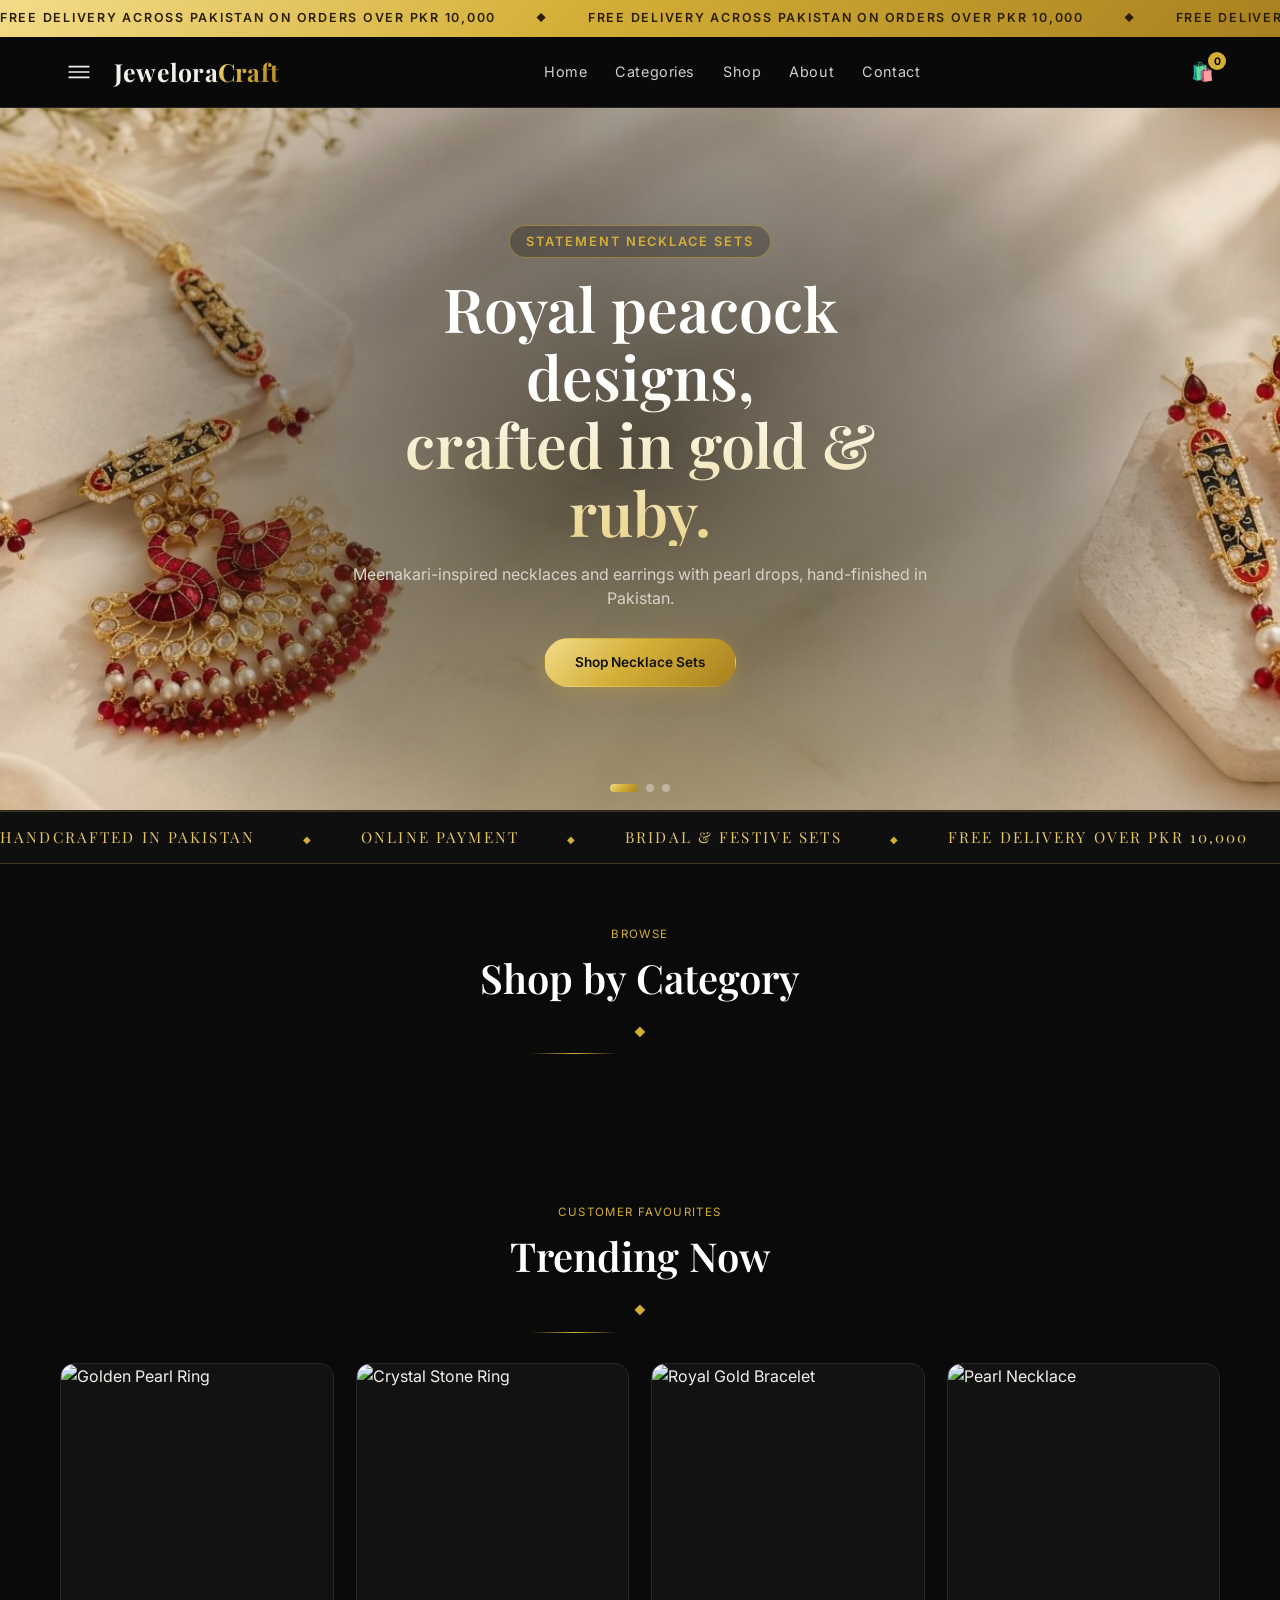
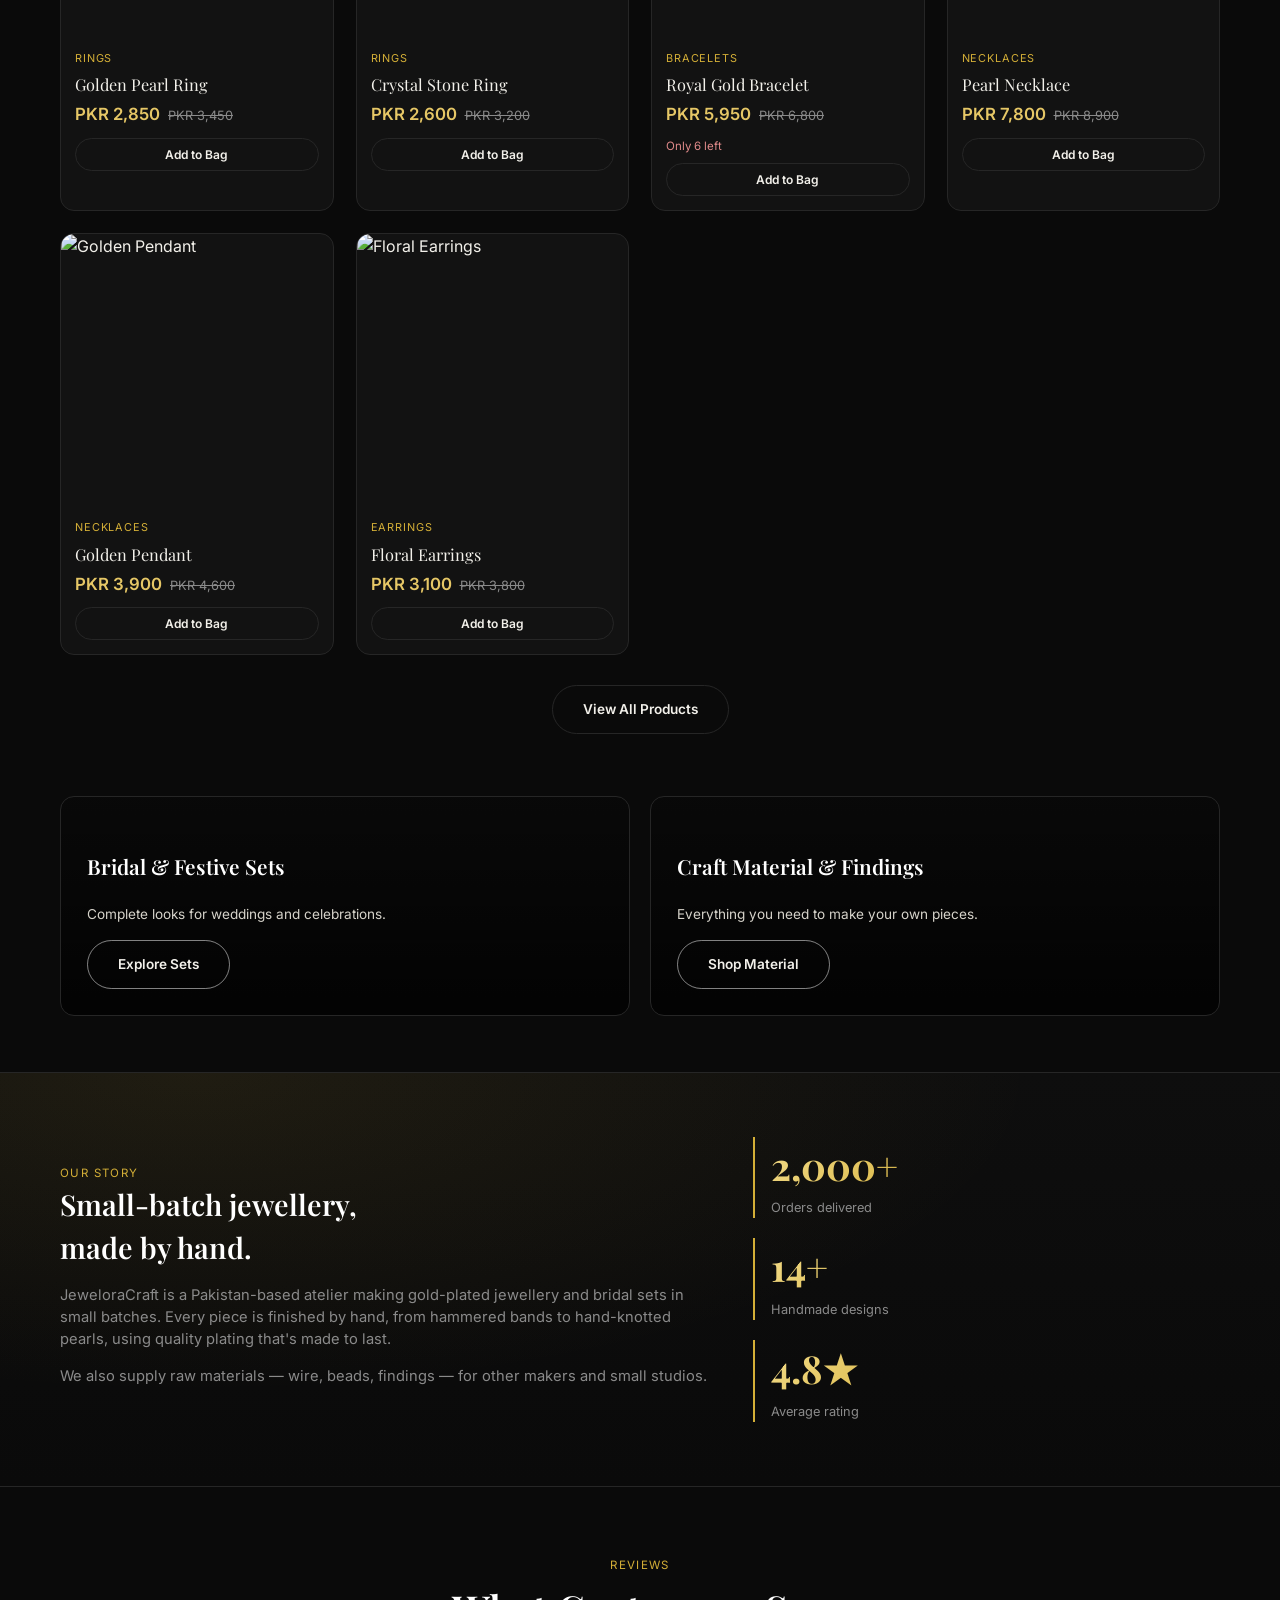
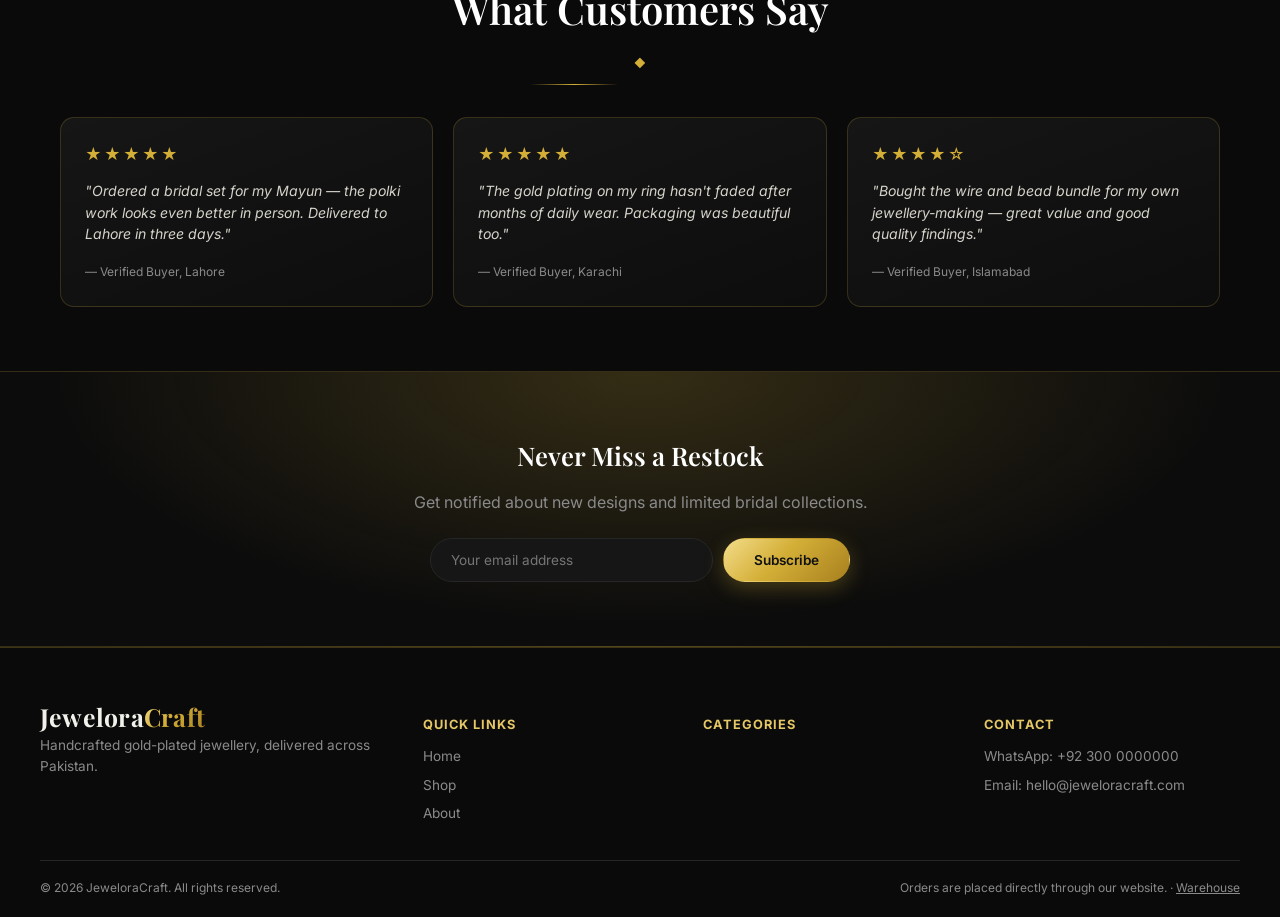
==== commit d4214c52: "Update homepage banner text" ====
--- a/index.html
+++ b/index.html
@@ -41,26 +41,26 @@
   <div class="hero-track" id="heroTrack">
     <div class="hero-slide hero-light">
       <div class="hero-inner">
-        <span class="eyebrow">Handmade Atelier Jewellery</span>
-        <h1>Gold-plated pieces,<br>made to be worn for years.</h1>
-        <p>Rings, bracelets, necklaces and bridal sets — hand-finished in small batches across Pakistan.</p>
-        <a href="products.html" class="btn btn-gold">Shop the Collection</a>
+        <span class="eyebrow">Statement Necklace Sets</span>
+        <h1>Royal peacock designs,<br>crafted in gold &amp; ruby.</h1>
+        <p>Meenakari-inspired necklaces and earrings with pearl drops, hand-finished in Pakistan.</p>
+        <a href="products.html" class="btn btn-gold">Shop Necklace Sets</a>
       </div>
     </div>
     <div class="hero-slide hero-photo2">
       <div class="hero-inner">
         <span class="eyebrow">Bridal &amp; Festive</span>
-        <h1>Complete jewellery sets<br>for your big day.</h1>
-        <p>Matching necklaces, earrings and rings, finished in rich 22K gold polish.</p>
+        <h1>Make your big day<br>shine in pearls &amp; gold.</h1>
+        <p>Layered pearl chokers, kundan details and matching earrings for brides and wedding guests.</p>
         <a href="products.html?category=jewellery-sets" class="btn btn-gold">View Bridal Sets</a>
       </div>
     </div>
-    <div class="hero-slide" style="background-image:linear-gradient(100deg, rgba(10,10,10,.88) 15%, rgba(10,10,10,.35) 65%), url('https://images.unsplash.com/photo-1531995811006-35cb42e1a022?q=80&w=1600&auto=format&fit=crop')">
+    <div class="hero-slide hero-photo3">
       <div class="hero-inner">
-        <span class="eyebrow">For Jewellery Makers</span>
-        <h1>Raw material &amp;<br>findings, by the box.</h1>
-        <p>Wire, beads, clasps and findings for artisans and small studios.</p>
-        <a href="products.html?category=jewellery-material" class="btn btn-gold">Shop Materials</a>
+        <span class="eyebrow">New Collection</span>
+        <h1>Lotus blooms in ruby,<br>emerald &amp; pearl.</h1>
+        <p>A delicate gold choker with matching studs. Light to wear and made for every occasion.</p>
+        <a href="products.html" class="btn btn-gold">Shop the Collection</a>
       </div>
     </div>
   </div>
--- a/style.css
+++ b/style.css
@@ -710,13 +710,10 @@
   .hero-slide.hero-light{background-image:linear-gradient(180deg,rgba(10,10,10,0) 25%,rgba(10,10,10,.82) 78%),url('banner1.jpg');background-position:27% center;align-items:flex-end;padding-bottom:56px;min-height:78vh;}
 }
 
-/* Banner 2: model photo. Text sits on the dark curtain at the left so the face and necklace stay clear */
-.hero-slide.hero-photo2{background-image:linear-gradient(90deg,rgba(10,10,10,.9) 0%,rgba(10,10,10,.55) 32%,rgba(10,10,10,0) 55%),url('banner2.jpg');background-size:cover;background-position:center;justify-content:flex-start;padding-left:clamp(20px,6vw,90px);}
-.hero-slide.hero-photo2 .hero-inner{margin:0;text-align:left;max-width:min(460px,38vw);}
-.hero-slide.hero-photo2 h1{font-size:clamp(1.8rem,3.4vw,3rem);}
-@media(max-width:900px){.hero-slide.hero-photo2 .hero-inner{max-width:300px;}.hero-slide.hero-photo2 p{font-size:.92rem;}}
-@media(max-width:760px){
-  .hero-slide.hero-photo2{background-color:#0a0a0a;background-image:linear-gradient(180deg,rgba(10,10,10,0) 38%,#0a0a0a 62%),url('banner2.jpg');background-size:100% 100%,auto 64%;background-repeat:no-repeat;background-position:0 0,56% 0;align-items:flex-end;justify-content:center;padding:0 20px 52px;min-height:640px;}
-  .hero-slide.hero-photo2 .hero-inner{margin:0 auto;text-align:center;max-width:620px;}
-  .hero-slide.hero-photo2 h1{font-size:1.7rem;}
-}
+/* Banner 2: model photo, dimmed so the standard centered text stays readable (same position and typography as the other slides) */
+.hero-slide.hero-photo2{background-image:linear-gradient(rgba(10,10,10,.68),rgba(10,10,10,.68)),url('banner2.jpg');background-size:cover;background-position:center;}
+@media(max-width:760px){.hero-slide.hero-photo2{background-position:56% center;}}
+
+/* Banner 3: dimmed photo, same centered text as the other slides */
+.hero-slide.hero-photo3{background-image:linear-gradient(rgba(10,10,10,.66),rgba(10,10,10,.66)),url('banner3.jpg');background-size:cover;background-position:center;}
+@media(max-width:760px){.hero-slide.hero-photo3{background-position:42% center;}}
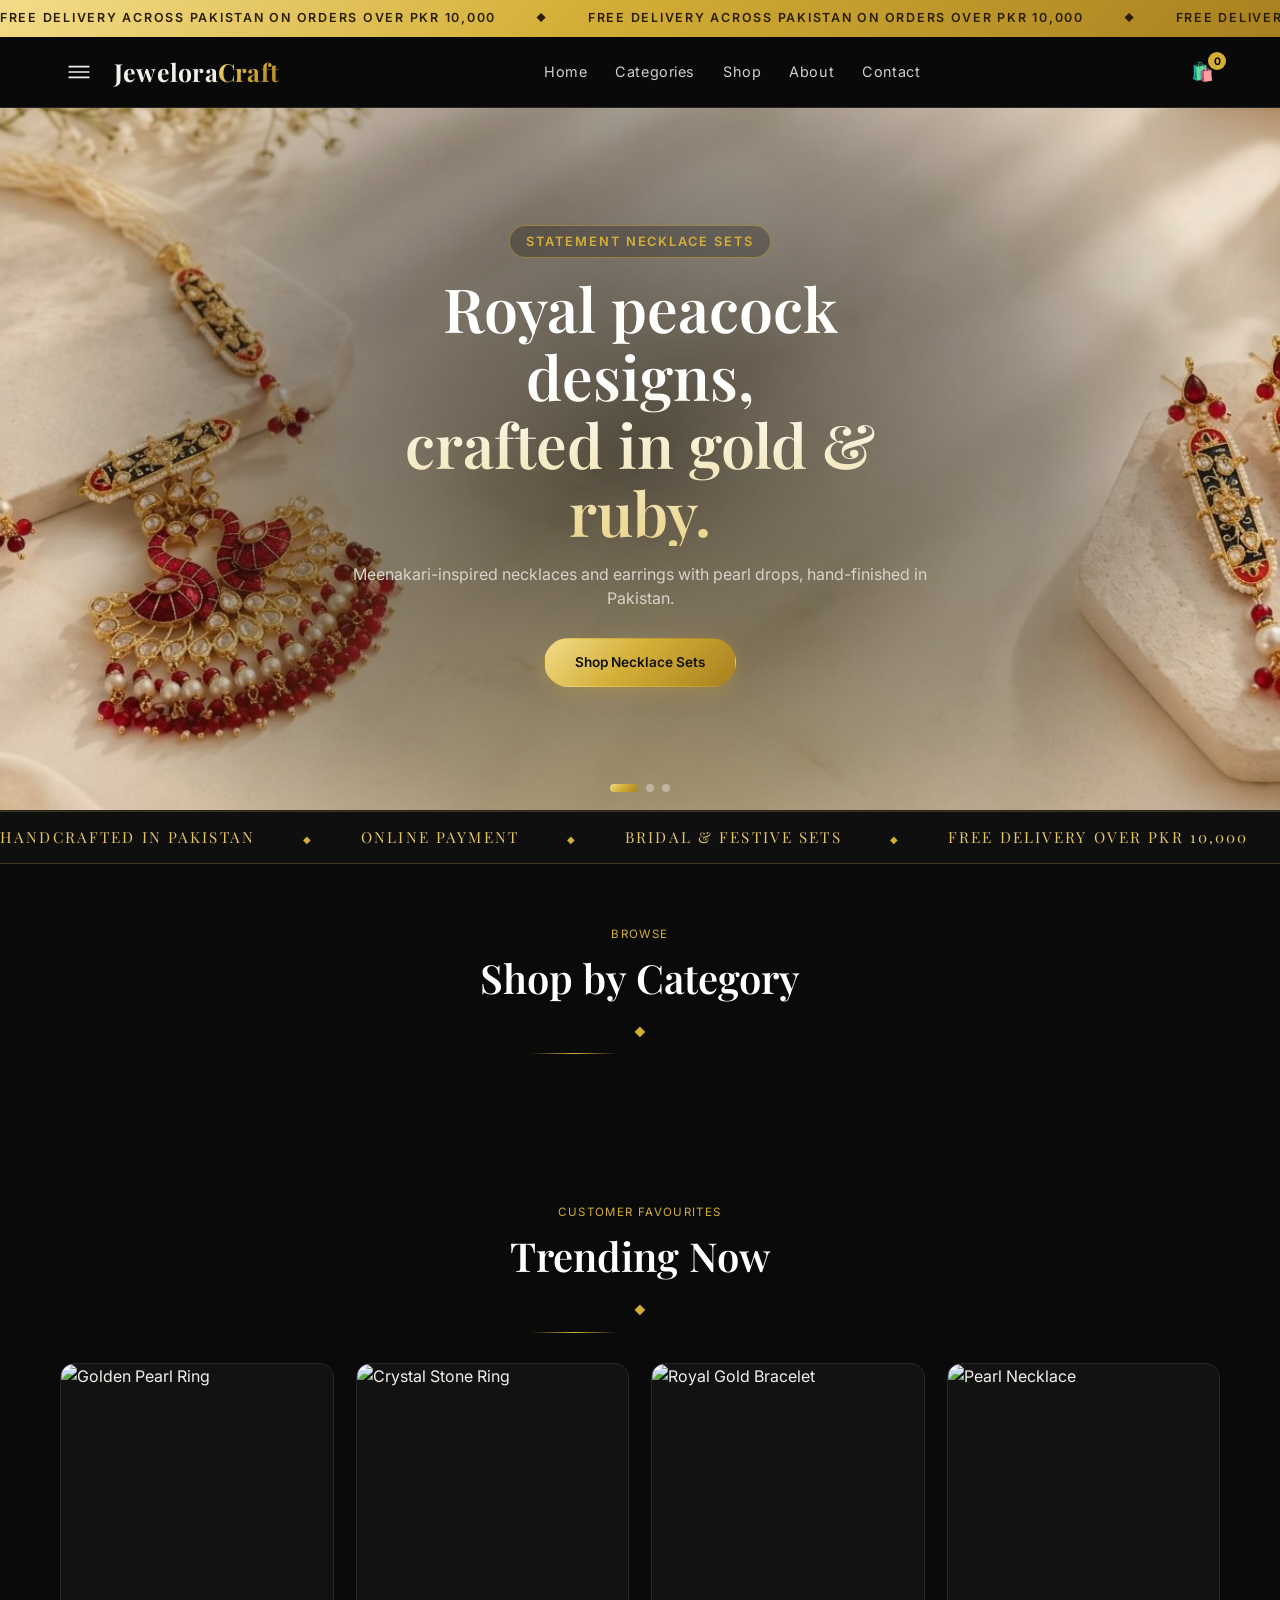
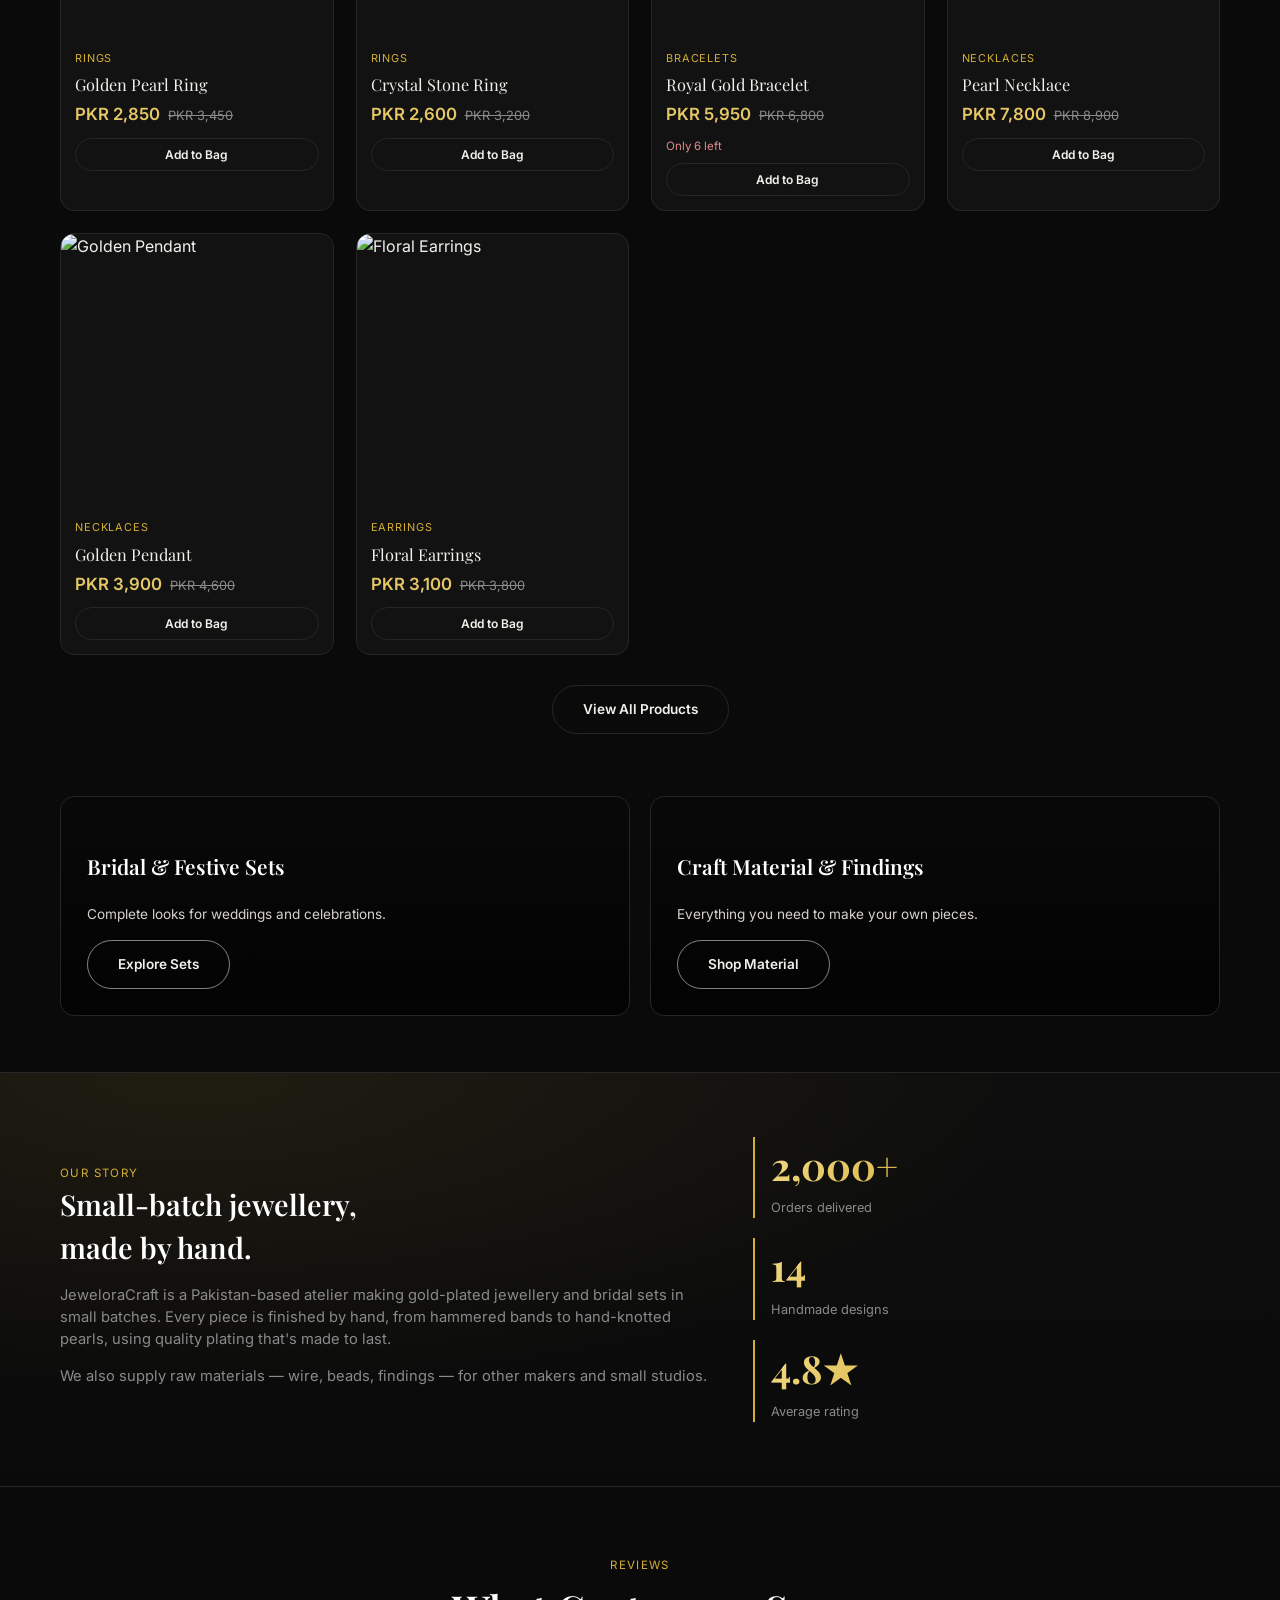
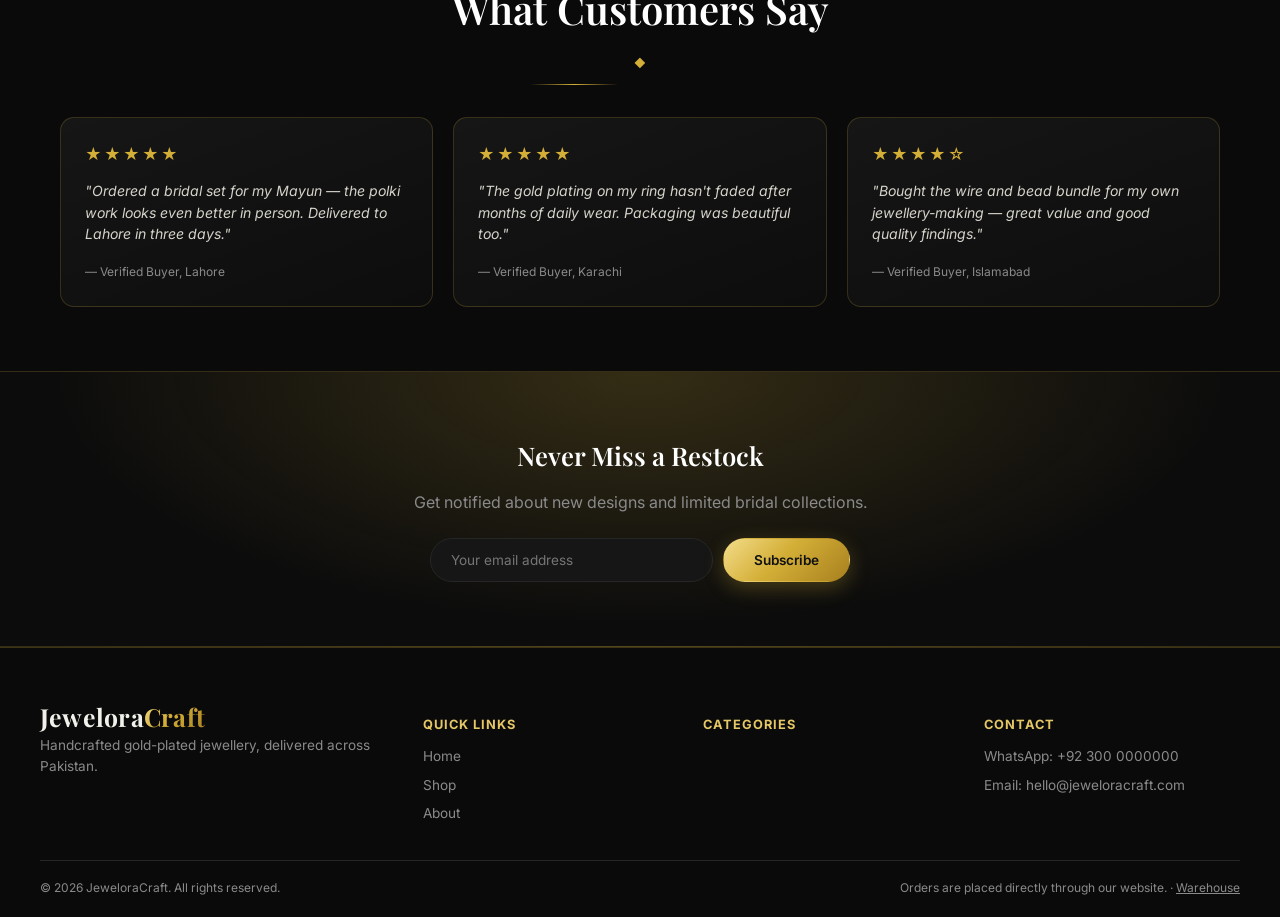
==== commit 8ac7f728: "Show real product count in homepage stats" ====
--- a/index.html
+++ b/index.html
@@ -90,7 +90,7 @@
 </section>
 
 <!-- ===== PROMO BANNERS ===== -->
-<section class="promo-row">
+<section class="promo-row" id="promoRow">
   <div class="promo-card" style="background-image:linear-gradient(0deg, rgba(0,0,0,.75), rgba(0,0,0,.15)), url('https://images.unsplash.com/photo-1535632066927-ab7c9ab60908?q=80&w=1200&auto=format&fit=crop')">
     <h3>Bridal &amp; Festive Sets</h3>
     <p>Complete looks for weddings and celebrations.</p>
@@ -114,7 +114,7 @@
     </div>
     <div class="about-stats">
       <div><strong>2,000+</strong><span>Orders delivered</span></div>
-      <div><strong>14+</strong><span>Handmade designs</span></div>
+      <div><strong id="productCount">14+</strong><span>Handmade designs</span></div>
       <div><strong>4.8★</strong><span>Average rating</span></div>
     </div>
   </div>
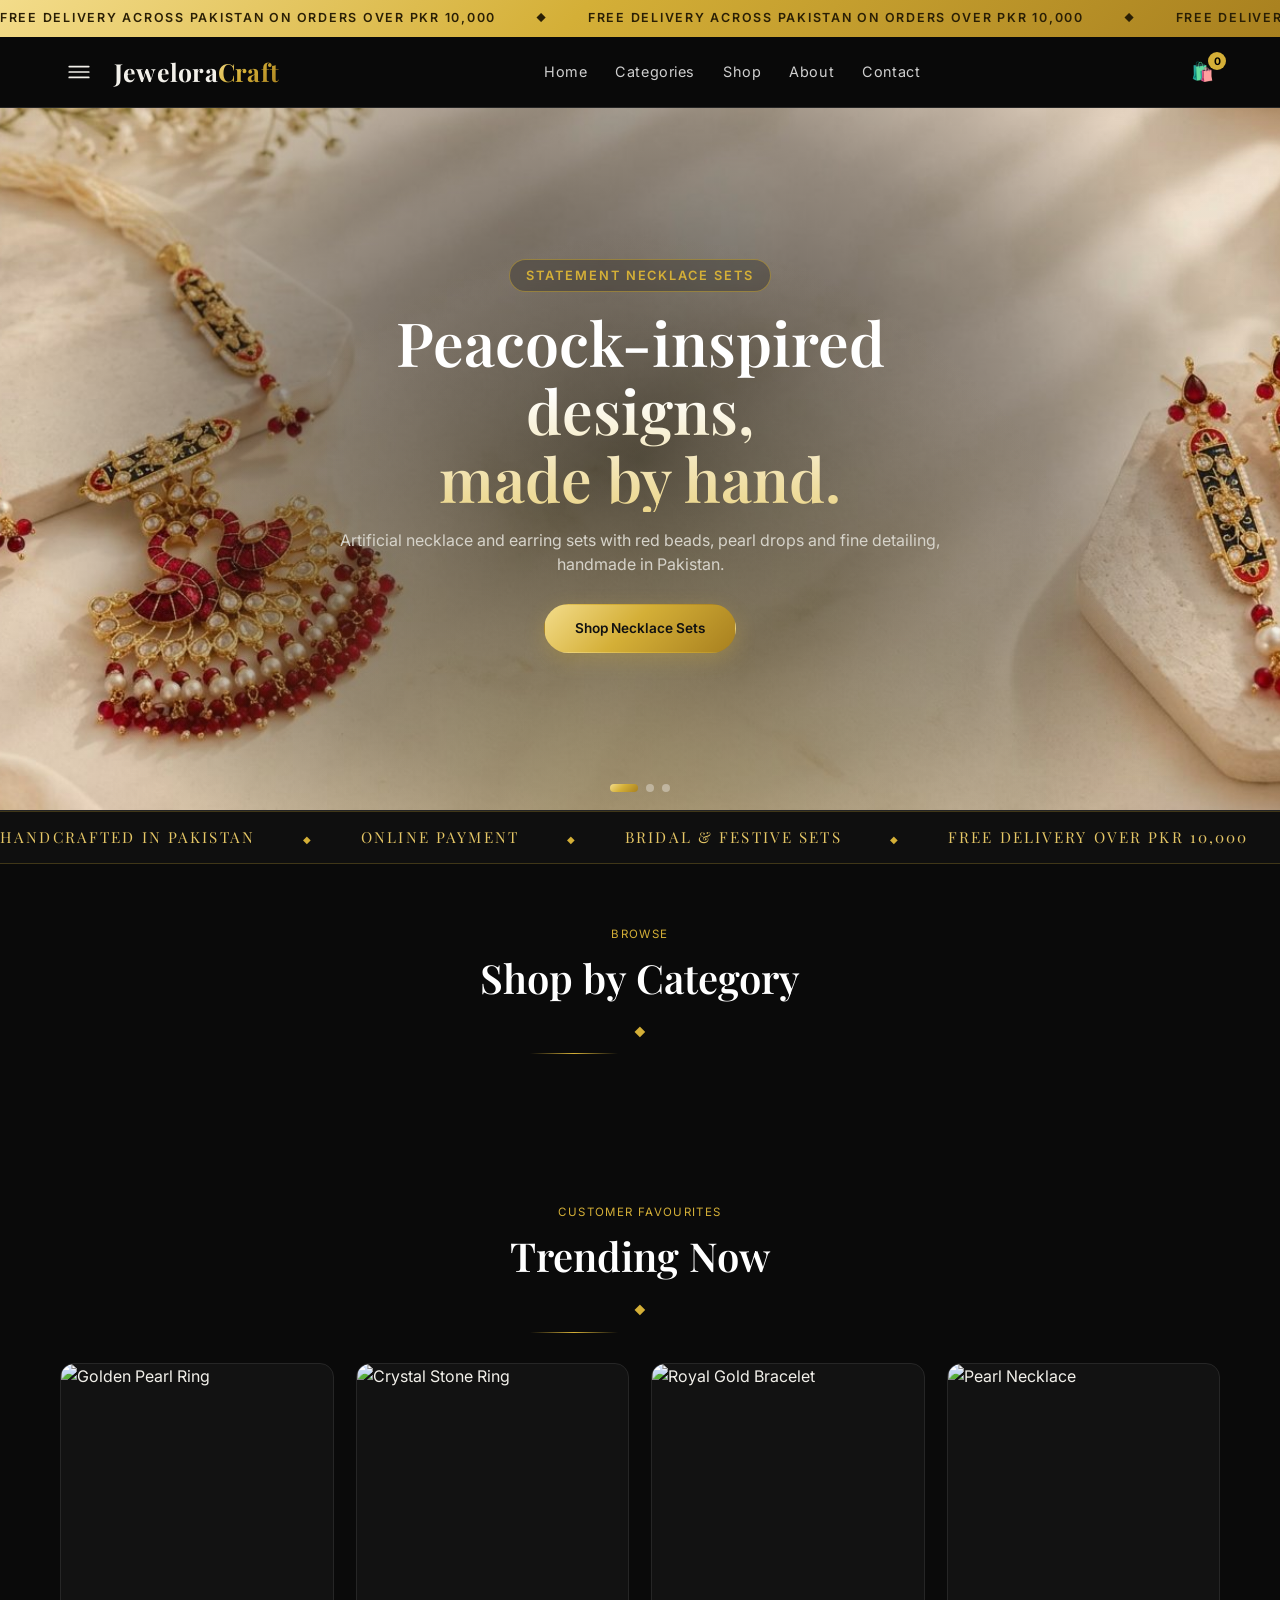
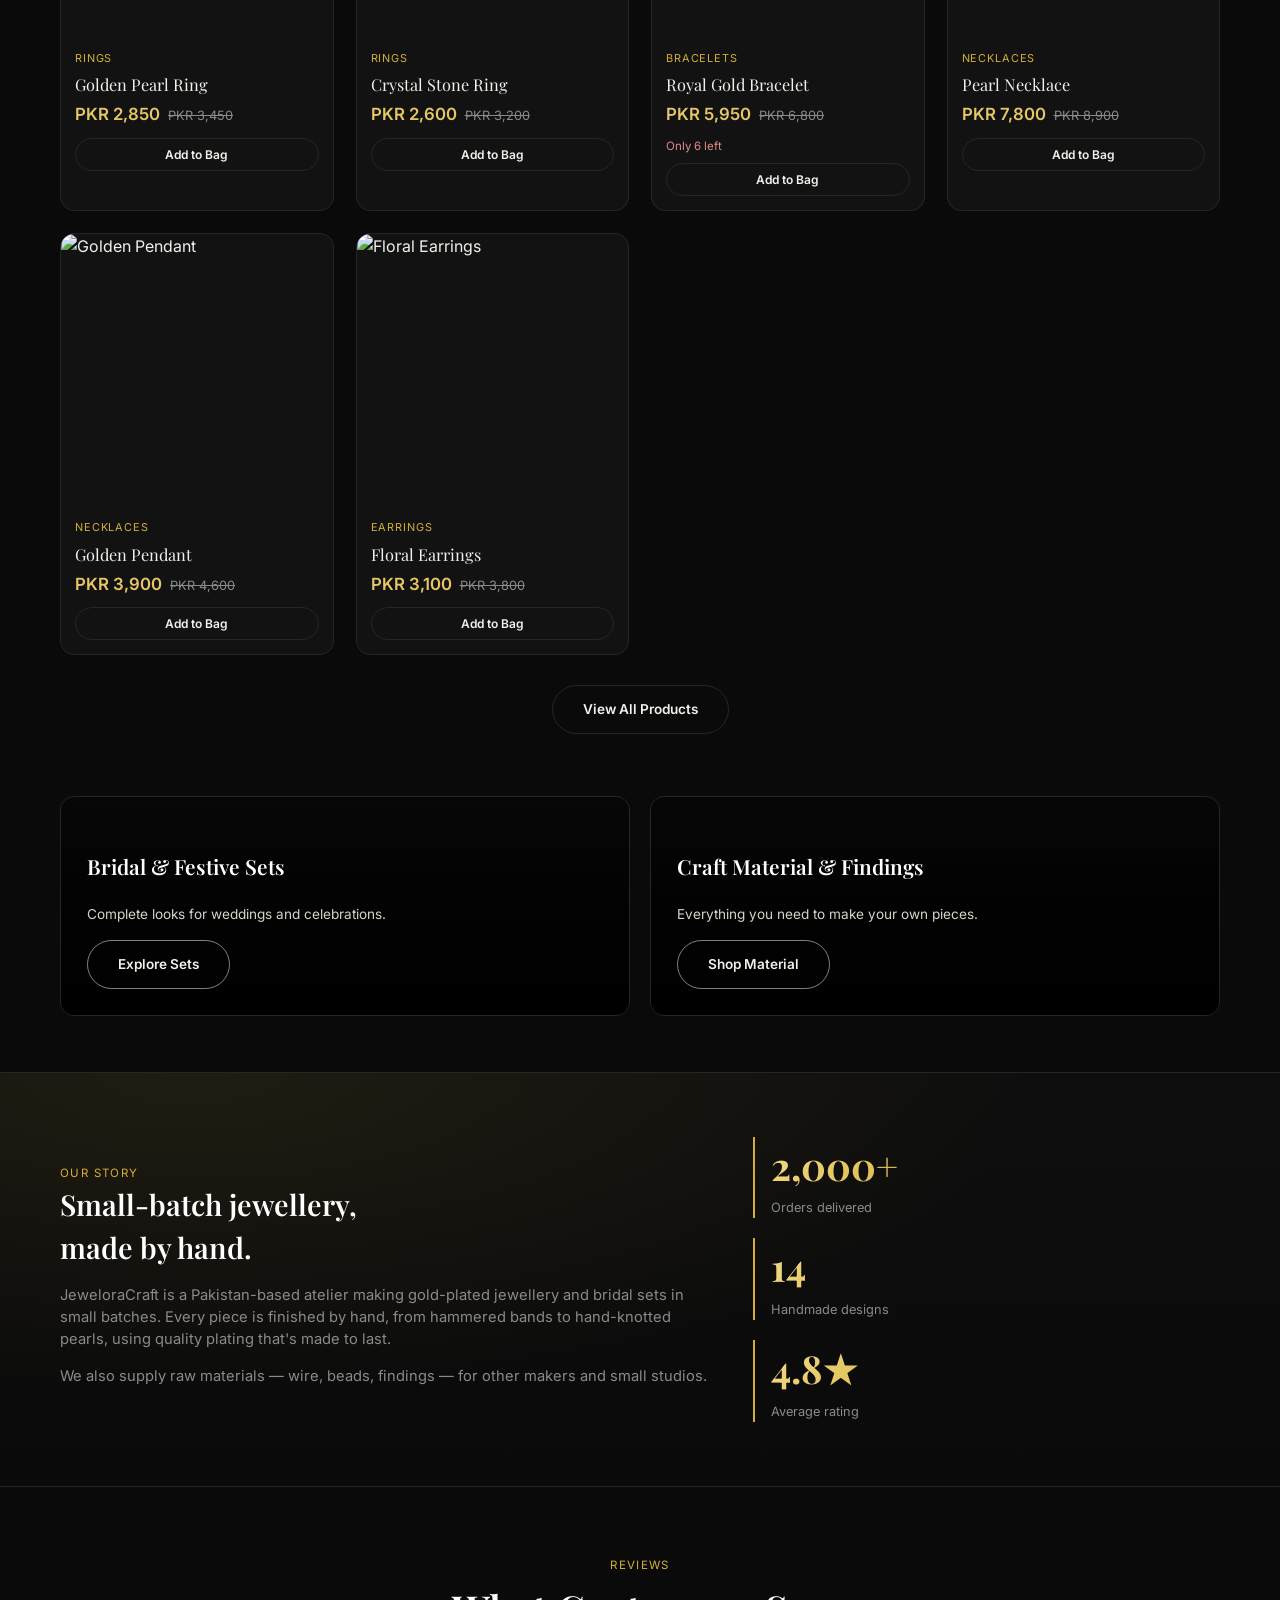
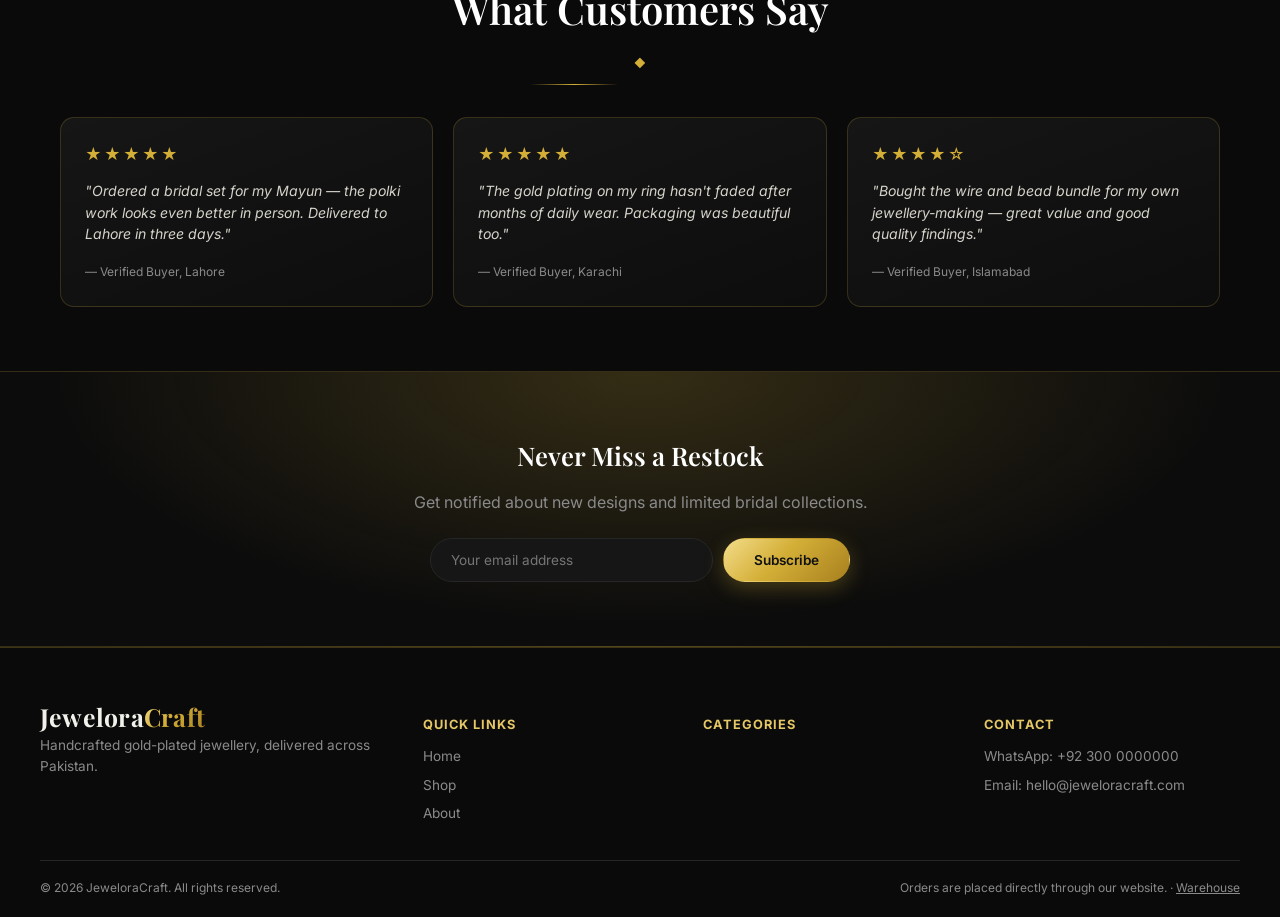
==== commit 56b8f1dd: "Update banner text to handmade artificial wording and smooth promo card hover" ====
--- a/index.html
+++ b/index.html
@@ -42,24 +42,24 @@
     <div class="hero-slide hero-light">
       <div class="hero-inner">
         <span class="eyebrow">Statement Necklace Sets</span>
-        <h1>Royal peacock designs,<br>crafted in gold &amp; ruby.</h1>
-        <p>Meenakari-inspired necklaces and earrings with pearl drops, hand-finished in Pakistan.</p>
+        <h1>Peacock-inspired designs,<br>made by hand.</h1>
+        <p>Artificial necklace and earring sets with red beads, pearl drops and fine detailing, handmade in Pakistan.</p>
         <a href="products.html" class="btn btn-gold">Shop Necklace Sets</a>
       </div>
     </div>
     <div class="hero-slide hero-photo2">
       <div class="hero-inner">
-        <span class="eyebrow">Bridal &amp; Festive</span>
-        <h1>Make your big day<br>shine in pearls &amp; gold.</h1>
-        <p>Layered pearl chokers, kundan details and matching earrings for brides and wedding guests.</p>
-        <a href="products.html?category=jewellery-sets" class="btn btn-gold">View Bridal Sets</a>
+        <span class="eyebrow">Festive &amp; Wedding Wear</span>
+        <h1>Pearl-style layers<br>for your special day.</h1>
+        <p>Handmade artificial chokers with matching earrings. Affordable sets for brides and wedding guests.</p>
+        <a href="products.html?category=jewellery-sets" class="btn btn-gold">View Festive Sets</a>
       </div>
     </div>
     <div class="hero-slide hero-photo3">
       <div class="hero-inner">
         <span class="eyebrow">New Collection</span>
-        <h1>Lotus blooms in ruby,<br>emerald &amp; pearl.</h1>
-        <p>A delicate gold choker with matching studs. Light to wear and made for every occasion.</p>
+        <h1>Lotus blooms in pink,<br>green &amp; pearl.</h1>
+        <p>A handmade artificial choker with matching studs. Light to wear and made for every occasion.</p>
         <a href="products.html" class="btn btn-gold">Shop the Collection</a>
       </div>
     </div>
--- a/store-fx.css
+++ b/store-fx.css
@@ -69,8 +69,20 @@
 .price-now{color:var(--gold-soft);font-size:1.05rem;}
 
 /* promo + about + testimonials + newsletter */
-.promo-card{background-size:100%;transition:background-size .8s cubic-bezier(.22,1,.36,1),transform .4s,box-shadow .4s;border:1px solid var(--border);}
-.promo-card:hover{background-size:112%;transform:translateY(-4px);box-shadow:0 20px 44px rgba(0,0,0,.5);}
+/* promo cards (Necklace / Anklets etc.): the photo sits on a ::before layer that zooms with a GPU transform, so hover is smooth */
+.promo-card{position:relative;overflow:hidden;isolation:isolate;border:1px solid var(--border);
+  transition:transform .5s cubic-bezier(.22,1,.36,1),box-shadow .5s cubic-bezier(.22,1,.36,1),border-color .4s ease;}
+.promo-card::before{content:"";position:absolute;inset:0;z-index:-1;background:inherit;background-size:cover;background-position:center;
+  transform:scale(1);transition:transform .9s cubic-bezier(.22,1,.36,1);will-change:transform;}
+.promo-card::after{content:"";position:absolute;inset:0;z-index:-1;pointer-events:none;opacity:0;transition:opacity .5s ease;
+  background:radial-gradient(ellipse at 50% 120%,rgba(212,175,55,.28),transparent 65%);}
+.promo-card h3,.promo-card p,.promo-card .btn{transition:transform .5s cubic-bezier(.22,1,.36,1),color .3s ease,border-color .3s ease,background-color .3s ease,box-shadow .3s ease;}
+.promo-card:hover{transform:translateY(-6px);border-color:rgba(212,175,55,.6);box-shadow:0 20px 44px rgba(0,0,0,.5),0 0 28px rgba(212,175,55,.12);}
+.promo-card:hover::before{transform:scale(1.08);}
+.promo-card:hover::after{opacity:1;}
+.promo-card:hover h3{transform:translateY(-4px);}
+.promo-card:hover p{transform:translateY(-4px);}
+.promo-card:hover .btn-outline{border-color:var(--gold);color:var(--gold-soft,#F3DC8A);background-color:rgba(212,175,55,.12);}
 .about{background:radial-gradient(ellipse at 15% 0%,rgba(212,175,55,.09),transparent 55%),linear-gradient(180deg,#0E0E0E,#0A0A0A);}
 .about-stats strong{font-family:'Playfair Display',serif;font-size:2.4rem;background:var(--gold-grad);-webkit-background-clip:text;background-clip:text;-webkit-text-fill-color:transparent;}
 .testimonial-card{background:linear-gradient(160deg,rgba(255,255,255,.05),rgba(255,255,255,.015));border:1px solid rgba(212,175,55,.2);transition:transform .4s,border-color .3s,box-shadow .4s;}
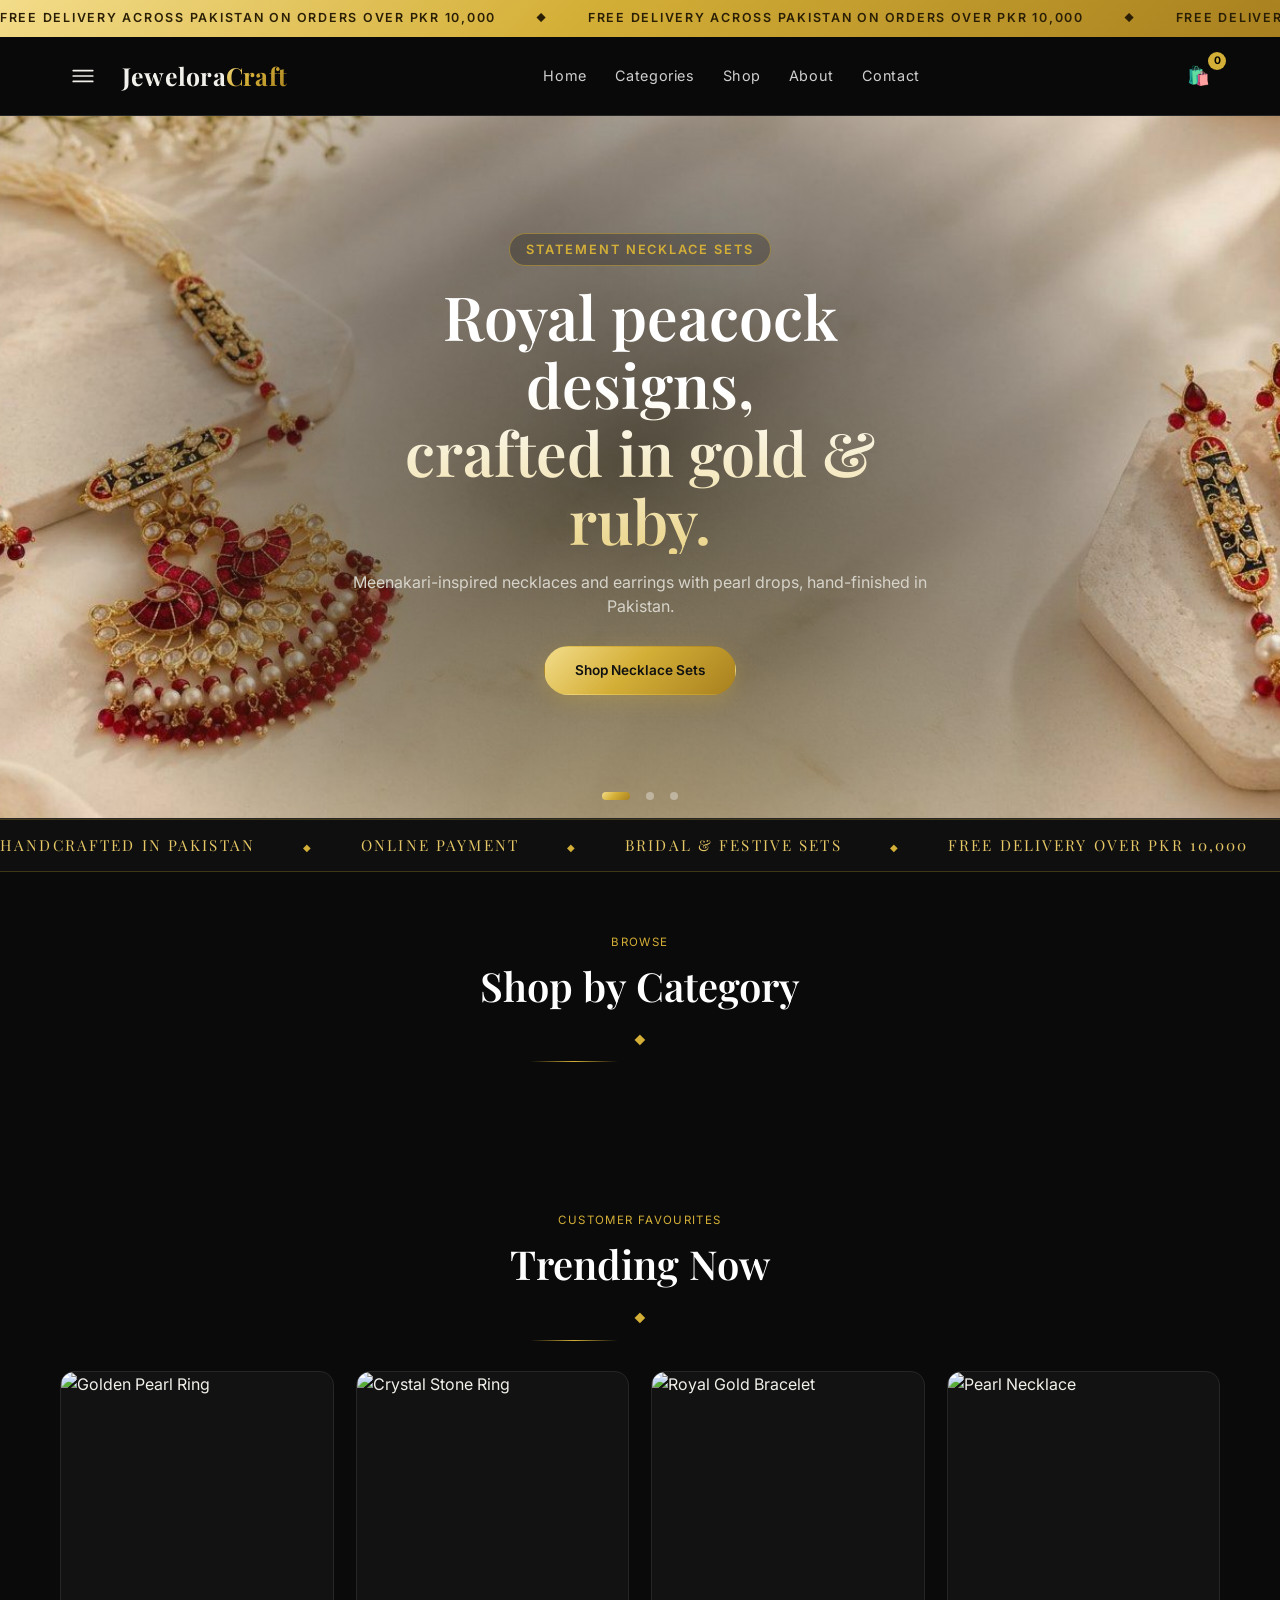
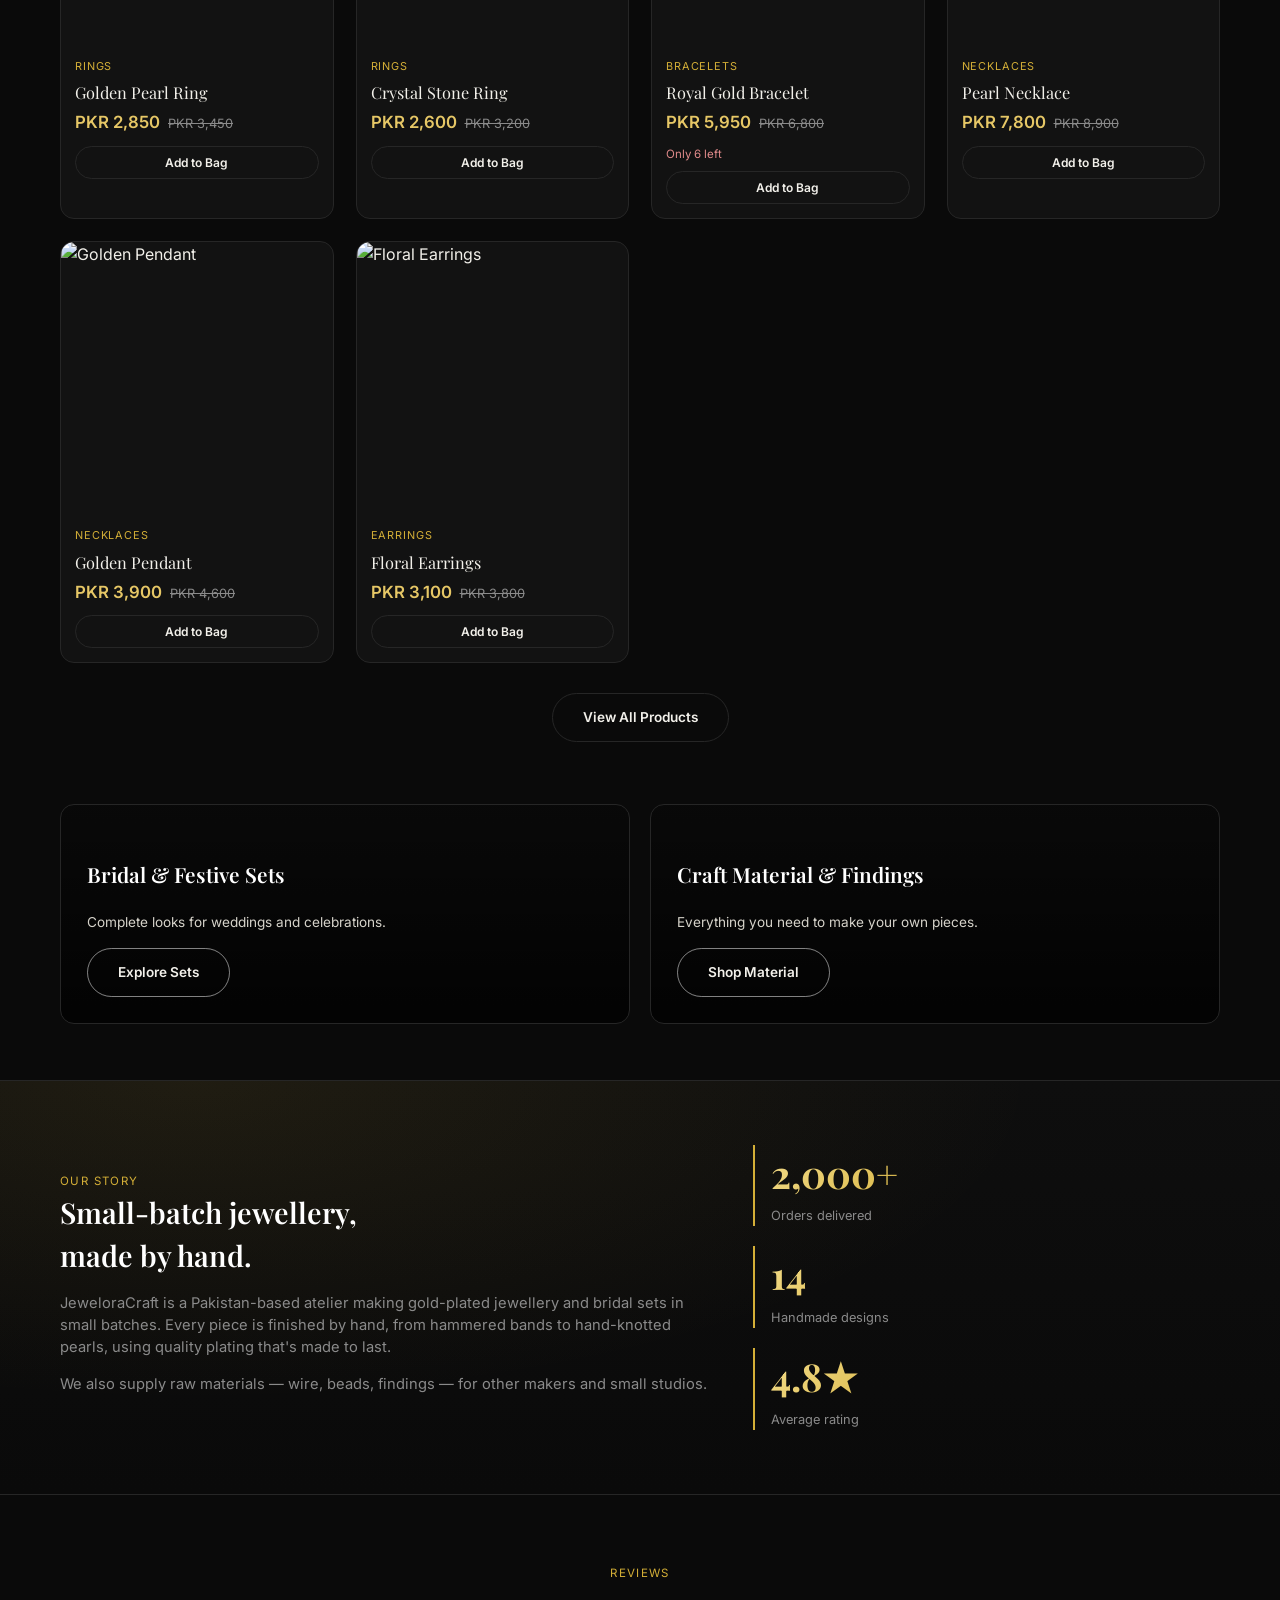
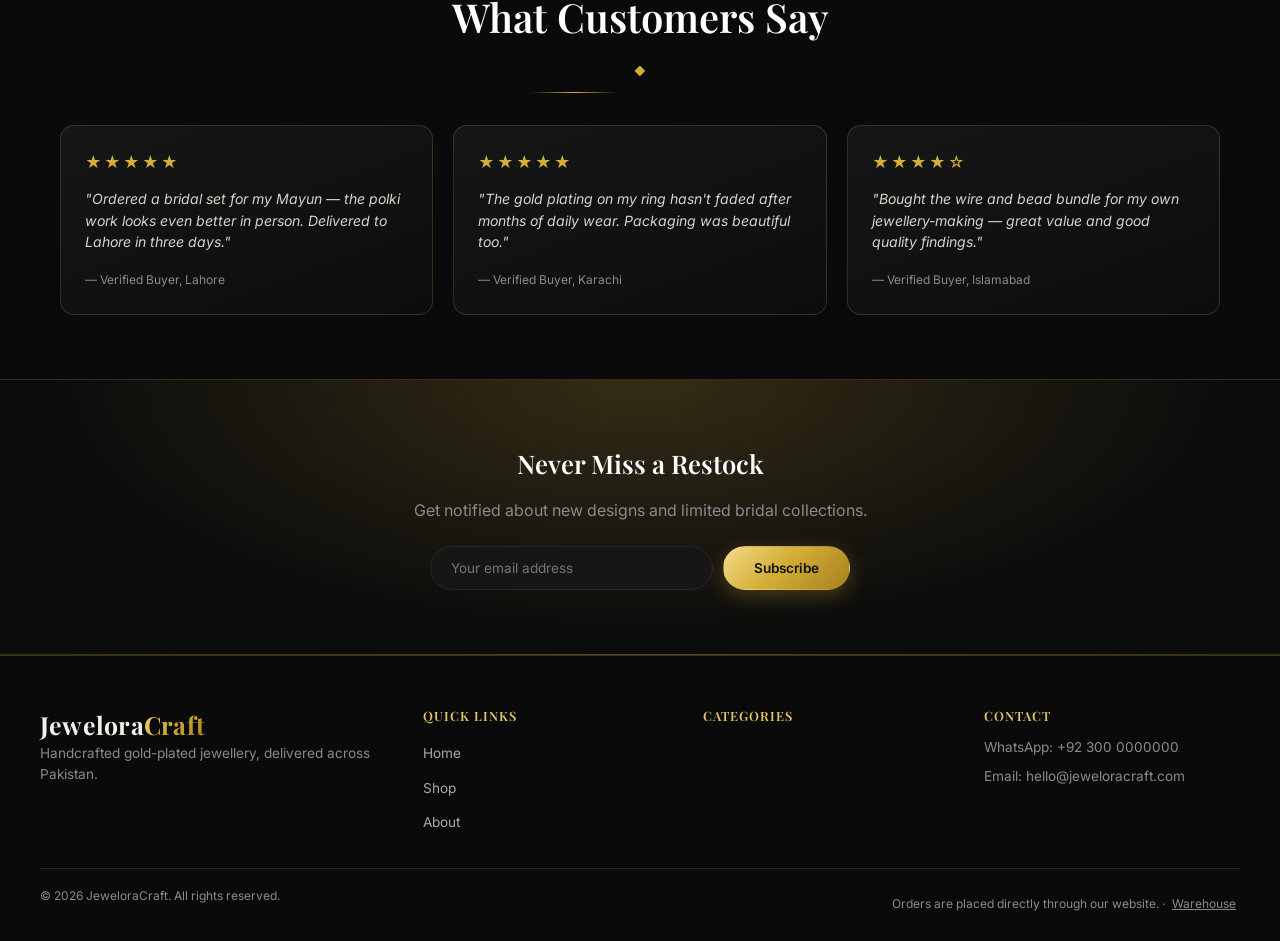
==== commit b7a5cc77: "Add these files" ====
--- a/index.html
+++ b/index.html
@@ -4,12 +4,17 @@
 <meta charset="UTF-8">
 <meta name="viewport" content="width=device-width, initial-scale=1.0">
 <title>JeweloraCraft — Handcrafted Gold Jewellery, Pakistan</title>
+<meta name="description" content="JeweloraCraft — handcrafted gold-plated jewellery, bridal and festive sets, and craft materials. Made by hand in Pakistan with free delivery on orders over PKR 10,000.">
+<link rel="canonical" href="https://jeweloracraft.pages.dev/">
 <link rel="icon" type="image/png" sizes="32x32" href="favicon-32.png">
 <link rel="icon" type="image/x-icon" href="favicon.ico?v=2">
 <link rel="apple-touch-icon" href="apple-touch-icon.png">
 <meta name="theme-color" content="#0A0A0A">
 <link rel="preconnect" href="https://fonts.googleapis.com">
-<link href="https://fonts.googleapis.com/css2?family=Playfair+Display:wght@500;600;700&family=Inter:wght@400;500;600&display=swap" rel="stylesheet">
+<link rel="preconnect" href="https://fonts.gstatic.com" crossorigin>
+<link rel="preload" as="style" href="https://fonts.googleapis.com/css2?family=Playfair+Display:wght@500;600;700&family=Inter:wght@400;500;600&display=swap" onload="this.onload=null;this.rel='stylesheet'">
+<noscript><link rel="stylesheet" href="https://fonts.googleapis.com/css2?family=Playfair+Display:wght@500;600;700&family=Inter:wght@400;500;600&display=swap"></noscript>
+<link rel="preload" as="image" href="banner1.jpg" fetchpriority="high">
 <link rel="stylesheet" href="style.css">
 <link rel="stylesheet" href="store-fx.css">
 </head>
@@ -35,6 +40,7 @@
     </button>
   </div>
 </header>
+<main id="main">
 
 <!-- ===== HERO SLIDER ===== -->
 <section class="hero" id="home">
@@ -42,24 +48,24 @@
     <div class="hero-slide hero-light">
       <div class="hero-inner">
         <span class="eyebrow">Statement Necklace Sets</span>
-        <h1>Peacock-inspired designs,<br>made by hand.</h1>
-        <p>Artificial necklace and earring sets with red beads, pearl drops and fine detailing, handmade in Pakistan.</p>
+        <h1>Royal peacock designs,<br>crafted in gold &amp; ruby.</h1>
+        <p>Meenakari-inspired necklaces and earrings with pearl drops, hand-finished in Pakistan.</p>
         <a href="products.html" class="btn btn-gold">Shop Necklace Sets</a>
       </div>
     </div>
     <div class="hero-slide hero-photo2">
       <div class="hero-inner">
-        <span class="eyebrow">Festive &amp; Wedding Wear</span>
-        <h1>Pearl-style layers<br>for your special day.</h1>
-        <p>Handmade artificial chokers with matching earrings. Affordable sets for brides and wedding guests.</p>
-        <a href="products.html?category=jewellery-sets" class="btn btn-gold">View Festive Sets</a>
+        <span class="eyebrow">Bridal &amp; Festive</span>
+        <h1>Make your big day<br>shine in pearls &amp; gold.</h1>
+        <p>Layered pearl chokers, kundan details and matching earrings for brides and wedding guests.</p>
+        <a href="products.html?category=jewellery-sets" class="btn btn-gold">View Bridal Sets</a>
       </div>
     </div>
     <div class="hero-slide hero-photo3">
       <div class="hero-inner">
         <span class="eyebrow">New Collection</span>
-        <h1>Lotus blooms in pink,<br>green &amp; pearl.</h1>
-        <p>A handmade artificial choker with matching studs. Light to wear and made for every occasion.</p>
+        <h1>Lotus blooms in ruby,<br>emerald &amp; pearl.</h1>
+        <p>A delicate gold choker with matching studs. Light to wear and made for every occasion.</p>
         <a href="products.html" class="btn btn-gold">Shop the Collection</a>
       </div>
     </div>
@@ -150,12 +156,13 @@
   <h2>Never Miss a Restock</h2>
   <p>Get notified about new designs and limited bridal collections.</p>
   <form id="newsletterForm" class="newsletter-form">
-    <input type="email" id="newsletterEmail" placeholder="Your email address" required>
+    <input type="email" id="newsletterEmail" aria-label="Email address" autocomplete="email" placeholder="Your email address" required>
     <button type="submit" class="btn btn-gold">Subscribe</button>
   </form>
 </section>
 
 <!-- ===== FOOTER ===== -->
+</main>
 <footer class="site-footer" id="contact">
   <div class="footer-inner">
     <div class="footer-col footer-brand">
@@ -163,17 +170,17 @@
       <p>Handcrafted gold-plated jewellery, delivered across Pakistan.</p>
     </div>
     <div class="footer-col">
-      <h4>Quick Links</h4>
+      <h3>Quick Links</h3>
       <a href="#home">Home</a>
       <a href="products.html">Shop</a>
       <a href="#about">About</a>
     </div>
     <div class="footer-col">
-      <h4>Categories</h4>
+      <h3>Categories</h3>
       <div id="footerCategoryLinks"></div>
     </div>
     <div class="footer-col">
-      <h4>Contact</h4>
+      <h3>Contact</h3>
       <p>WhatsApp: +92 300 0000000</p>
       <p>Email: hello@jeweloracraft.com</p>
     </div>
@@ -189,7 +196,7 @@
   <div class="drawer" id="cartDrawer">
     <div class="drawer-head">
       <h3>Your Bag</h3>
-      <button class="modal-close" data-close="cartOverlay">✕</button>
+      <button class="modal-close" data-close="cartOverlay" aria-label="Close bag">✕</button>
     </div>
     <div class="cart-items" id="cartItems"></div>
     <div class="cart-footer">
@@ -223,6 +230,8 @@
   for (let i = 0; i < slides; i++) {
     const dot = document.createElement("button");
     dot.className = "hero-dot" + (i === 0 ? " active" : "");
+    dot.type = "button";
+    dot.setAttribute("aria-label", "Go to slide " + (i + 1));
     dot.addEventListener("click", () => goTo(i));
     dotsWrap.appendChild(dot);
   }
--- a/style.css
+++ b/style.css
@@ -58,7 +58,7 @@
 .main-nav a:hover{color:var(--gold);}
 .icon-btn{
   background:none;border:none;color:var(--text);font-size:1.15rem;
-  position:relative;padding:6px;
+  position:relative;padding:10px;min-width:44px;min-height:44px;
 }
 .menu-btn{display:inline-flex;align-items:center;justify-content:center;}
 .cart-count{
@@ -78,8 +78,9 @@
 .eyebrow{color:var(--gold);font-size:.8rem;letter-spacing:.15em;}
 .hero h1{font-size:2.3rem;margin:16px 0 14px;color:#fff;}
 .hero p{color:#D6D3CA;margin-bottom:28px;}
-.hero-dots{position:absolute;bottom:18px;left:0;right:0;display:flex;justify-content:center;gap:8px;}
-.hero-dot{width:8px;height:8px;border-radius:50%;background:rgba(255,255,255,.35);border:none;padding:0;}
+.hero-dots{position:absolute;bottom:18px;left:0;right:0;display:flex;justify-content:center;gap:0;}
+.hero-dot{width:8px;height:8px;border-radius:50%;background:rgba(255,255,255,.35);border:none;padding:0;position:relative;margin:0 8px;}
+.hero-dot::after{content:"";position:absolute;inset:-12px;}
 .hero-dot.active{background:var(--gold);}
 
 .btn{
@@ -221,8 +222,8 @@
   max-width:1200px;margin:0 auto;display:grid;
   grid-template-columns:1.4fr 1fr 1fr 1fr;gap:24px;padding-bottom:28px;
 }
-.footer-col h4{font-size:.8rem;text-transform:uppercase;letter-spacing:.08em;color:var(--gold-soft);margin-bottom:12px;}
-.footer-col a{display:block;color:var(--muted);font-size:.85rem;margin-bottom:8px;}
+.footer-col h3{font-size:.8rem;text-transform:uppercase;letter-spacing:.08em;color:var(--gold-soft);margin-bottom:12px;}
+.footer-col a{display:block;color:#A8A8A8;font-size:.85rem;padding:6px 0;margin-bottom:2px;}
 .footer-col a:hover{color:var(--gold);}
 .footer-brand p{color:var(--muted);font-size:.85rem;margin:10px 0 0;}
 .footer-col p{color:var(--muted);font-size:.85rem;margin:0 0 8px;}
@@ -231,7 +232,7 @@
   padding-top:18px;display:flex;justify-content:space-between;flex-wrap:wrap;gap:10px;
   font-size:.75rem;color:var(--muted);
 }
-.foot-admin-link{color:var(--muted);text-decoration:underline;}
+.foot-admin-link{color:var(--muted);text-decoration:underline;display:inline-block;padding:8px 4px;}
 .foot-admin-link:hover{color:var(--gold);}
 
 /* ---------- Overlays / Modals ---------- */
@@ -246,7 +247,7 @@
 }
 .modal-close{
   position:absolute;top:14px;right:14px;background:var(--panel-2);border:1px solid var(--border);
-  color:var(--text);width:30px;height:30px;border-radius:50%;font-size:.85rem;
+  color:var(--text);width:44px;height:44px;top:6px;right:6px;border-radius:50%;font-size:.85rem;
 }
 .product-modal{max-width:640px;}
 .pm-grid{display:grid;grid-template-columns:1fr;gap:18px;}
--- a/store-fx.css
+++ b/store-fx.css
@@ -69,20 +69,8 @@
 .price-now{color:var(--gold-soft);font-size:1.05rem;}
 
 /* promo + about + testimonials + newsletter */
-/* promo cards (Necklace / Anklets etc.): the photo sits on a ::before layer that zooms with a GPU transform, so hover is smooth */
-.promo-card{position:relative;overflow:hidden;isolation:isolate;border:1px solid var(--border);
-  transition:transform .5s cubic-bezier(.22,1,.36,1),box-shadow .5s cubic-bezier(.22,1,.36,1),border-color .4s ease;}
-.promo-card::before{content:"";position:absolute;inset:0;z-index:-1;background:inherit;background-size:cover;background-position:center;
-  transform:scale(1);transition:transform .9s cubic-bezier(.22,1,.36,1);will-change:transform;}
-.promo-card::after{content:"";position:absolute;inset:0;z-index:-1;pointer-events:none;opacity:0;transition:opacity .5s ease;
-  background:radial-gradient(ellipse at 50% 120%,rgba(212,175,55,.28),transparent 65%);}
-.promo-card h3,.promo-card p,.promo-card .btn{transition:transform .5s cubic-bezier(.22,1,.36,1),color .3s ease,border-color .3s ease,background-color .3s ease,box-shadow .3s ease;}
-.promo-card:hover{transform:translateY(-6px);border-color:rgba(212,175,55,.6);box-shadow:0 20px 44px rgba(0,0,0,.5),0 0 28px rgba(212,175,55,.12);}
-.promo-card:hover::before{transform:scale(1.08);}
-.promo-card:hover::after{opacity:1;}
-.promo-card:hover h3{transform:translateY(-4px);}
-.promo-card:hover p{transform:translateY(-4px);}
-.promo-card:hover .btn-outline{border-color:var(--gold);color:var(--gold-soft,#F3DC8A);background-color:rgba(212,175,55,.12);}
+.promo-card{background-size:100%;transition:background-size .8s cubic-bezier(.22,1,.36,1),transform .4s,box-shadow .4s;border:1px solid var(--border);}
+.promo-card:hover{background-size:112%;transform:translateY(-4px);box-shadow:0 20px 44px rgba(0,0,0,.5);}
 .about{background:radial-gradient(ellipse at 15% 0%,rgba(212,175,55,.09),transparent 55%),linear-gradient(180deg,#0E0E0E,#0A0A0A);}
 .about-stats strong{font-family:'Playfair Display',serif;font-size:2.4rem;background:var(--gold-grad);-webkit-background-clip:text;background-clip:text;-webkit-text-fill-color:transparent;}
 .testimonial-card{background:linear-gradient(160deg,rgba(255,255,255,.05),rgba(255,255,255,.015));border:1px solid rgba(212,175,55,.2);transition:transform .4s,border-color .3s,box-shadow .4s;}
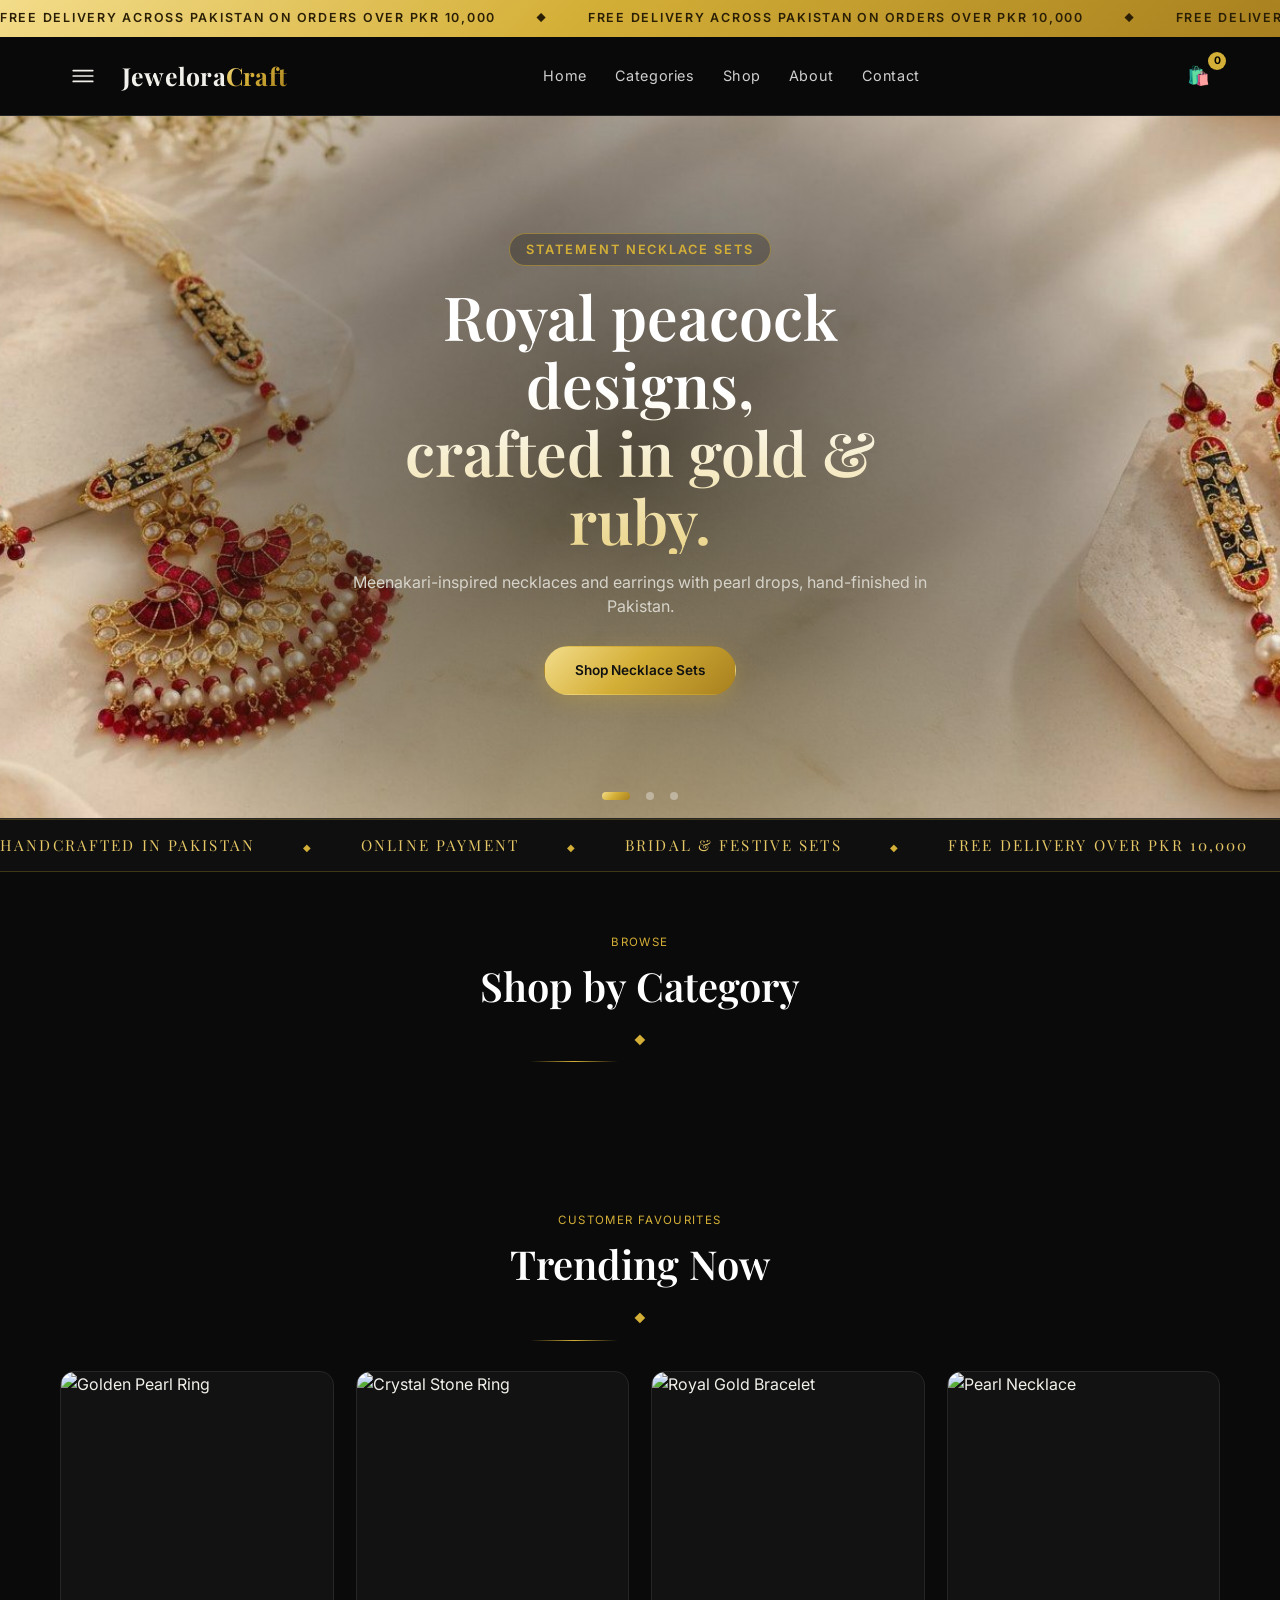
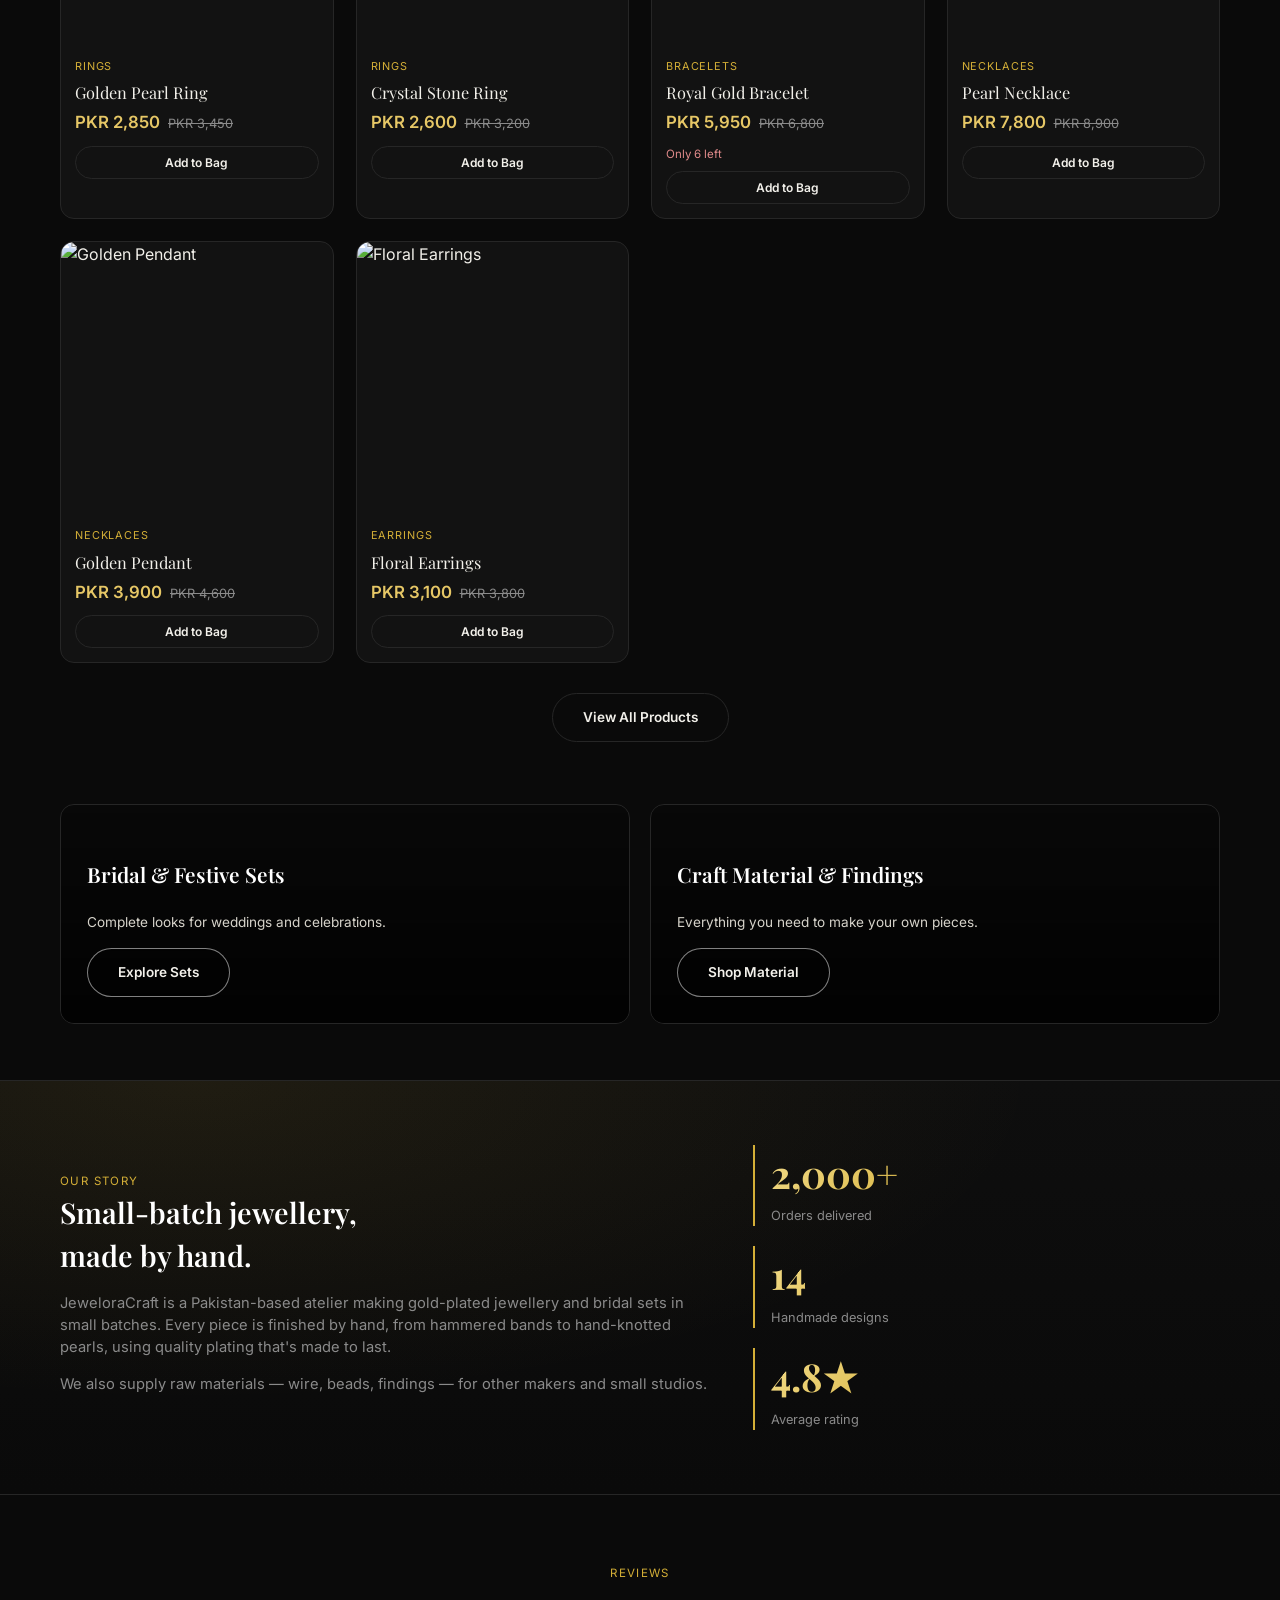
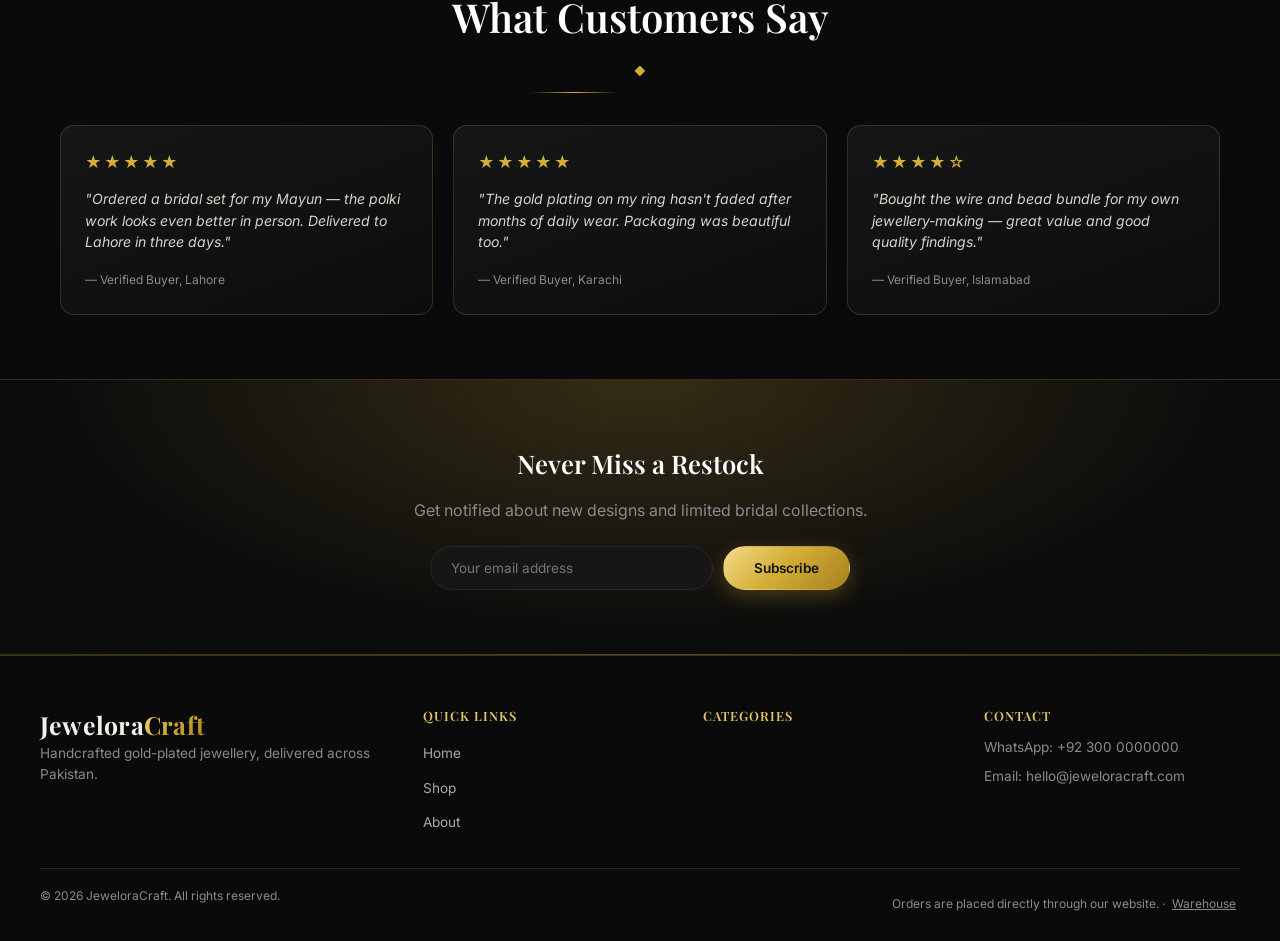
==== commit 84d474f6: "Add these files" ====
--- a/index.html
+++ b/index.html
@@ -97,12 +97,12 @@
 
 <!-- ===== PROMO BANNERS ===== -->
 <section class="promo-row" id="promoRow">
-  <div class="promo-card" style="background-image:linear-gradient(0deg, rgba(0,0,0,.75), rgba(0,0,0,.15)), url('https://images.unsplash.com/photo-1535632066927-ab7c9ab60908?q=80&w=1200&auto=format&fit=crop')">
+  <div class="promo-card" style="--bg:url('https://images.unsplash.com/photo-1535632066927-ab7c9ab60908?q=80&w=1200&auto=format&fit=crop')">
     <h3>Bridal &amp; Festive Sets</h3>
     <p>Complete looks for weddings and celebrations.</p>
     <a href="products.html?category=jewellery-sets" class="btn btn-outline">Explore Sets</a>
   </div>
-  <div class="promo-card" style="background-image:linear-gradient(0deg, rgba(0,0,0,.75), rgba(0,0,0,.15)), url('https://images.unsplash.com/photo-1531995811006-35cb42e1a022?q=80&w=1200&auto=format&fit=crop')">
+  <div class="promo-card" style="--bg:url('https://images.unsplash.com/photo-1531995811006-35cb42e1a022?q=80&w=1200&auto=format&fit=crop')">
     <h3>Craft Material &amp; Findings</h3>
     <p>Everything you need to make your own pieces.</p>
     <a href="products.html?category=jewellery-material" class="btn btn-outline">Shop Material</a>
--- a/store-fx.css
+++ b/store-fx.css
@@ -69,8 +69,24 @@
 .price-now{color:var(--gold-soft);font-size:1.05rem;}
 
 /* promo + about + testimonials + newsletter */
-.promo-card{background-size:100%;transition:background-size .8s cubic-bezier(.22,1,.36,1),transform .4s,box-shadow .4s;border:1px solid var(--border);}
-.promo-card:hover{background-size:112%;transform:translateY(-4px);box-shadow:0 20px 44px rgba(0,0,0,.5);}
+.promo-card{position:relative;overflow:hidden;isolation:isolate;border:1px solid var(--border);cursor:pointer;
+  transition:opacity .8s cubic-bezier(.22,1,.36,1),transform .5s cubic-bezier(.22,1,.36,1),box-shadow .5s cubic-bezier(.22,1,.36,1),border-color .4s;}
+/* photo layer (zooms smoothly via transform instead of background-size) */
+.promo-card::before{content:"";position:absolute;inset:0;z-index:-2;background:var(--bg) center/cover no-repeat;
+  transform:scale(1.001);transition:transform 1.1s cubic-bezier(.22,1,.36,1);will-change:transform;}
+/* dark gradient layer */
+.promo-card::after{content:"";position:absolute;inset:0;z-index:-1;
+  background:linear-gradient(0deg,rgba(0,0,0,.78),rgba(0,0,0,.18));transition:opacity .5s ease;}
+.promo-card h3,.promo-card p,.promo-card .btn{transition:transform .5s cubic-bezier(.22,1,.36,1),color .3s,background .3s,border-color .3s;}
+.promo-card .btn-outline{background:rgba(0,0,0,.25);backdrop-filter:blur(2px);}
+@media(hover:hover){
+  .promo-card.fx-reveal.in:hover{transform:translateY(-6px);box-shadow:0 22px 48px rgba(0,0,0,.55);border-color:rgba(212,175,55,.55);transition-delay:0s;}
+  .promo-card:hover::before{transform:scale(1.08);}
+  .promo-card:hover::after{opacity:.88;}
+  .promo-card:hover h3{transform:translateY(-4px);}
+  .promo-card:hover .btn-outline{background:var(--gold);border-color:var(--gold);color:#111;transform:translateX(4px);}
+}
+.promo-card .btn-outline:focus-visible{background:var(--gold);border-color:var(--gold);color:#111;}
 .about{background:radial-gradient(ellipse at 15% 0%,rgba(212,175,55,.09),transparent 55%),linear-gradient(180deg,#0E0E0E,#0A0A0A);}
 .about-stats strong{font-family:'Playfair Display',serif;font-size:2.4rem;background:var(--gold-grad);-webkit-background-clip:text;background-clip:text;-webkit-text-fill-color:transparent;}
 .testimonial-card{background:linear-gradient(160deg,rgba(255,255,255,.05),rgba(255,255,255,.015));border:1px solid rgba(212,175,55,.2);transition:transform .4s,border-color .3s,box-shadow .4s;}
